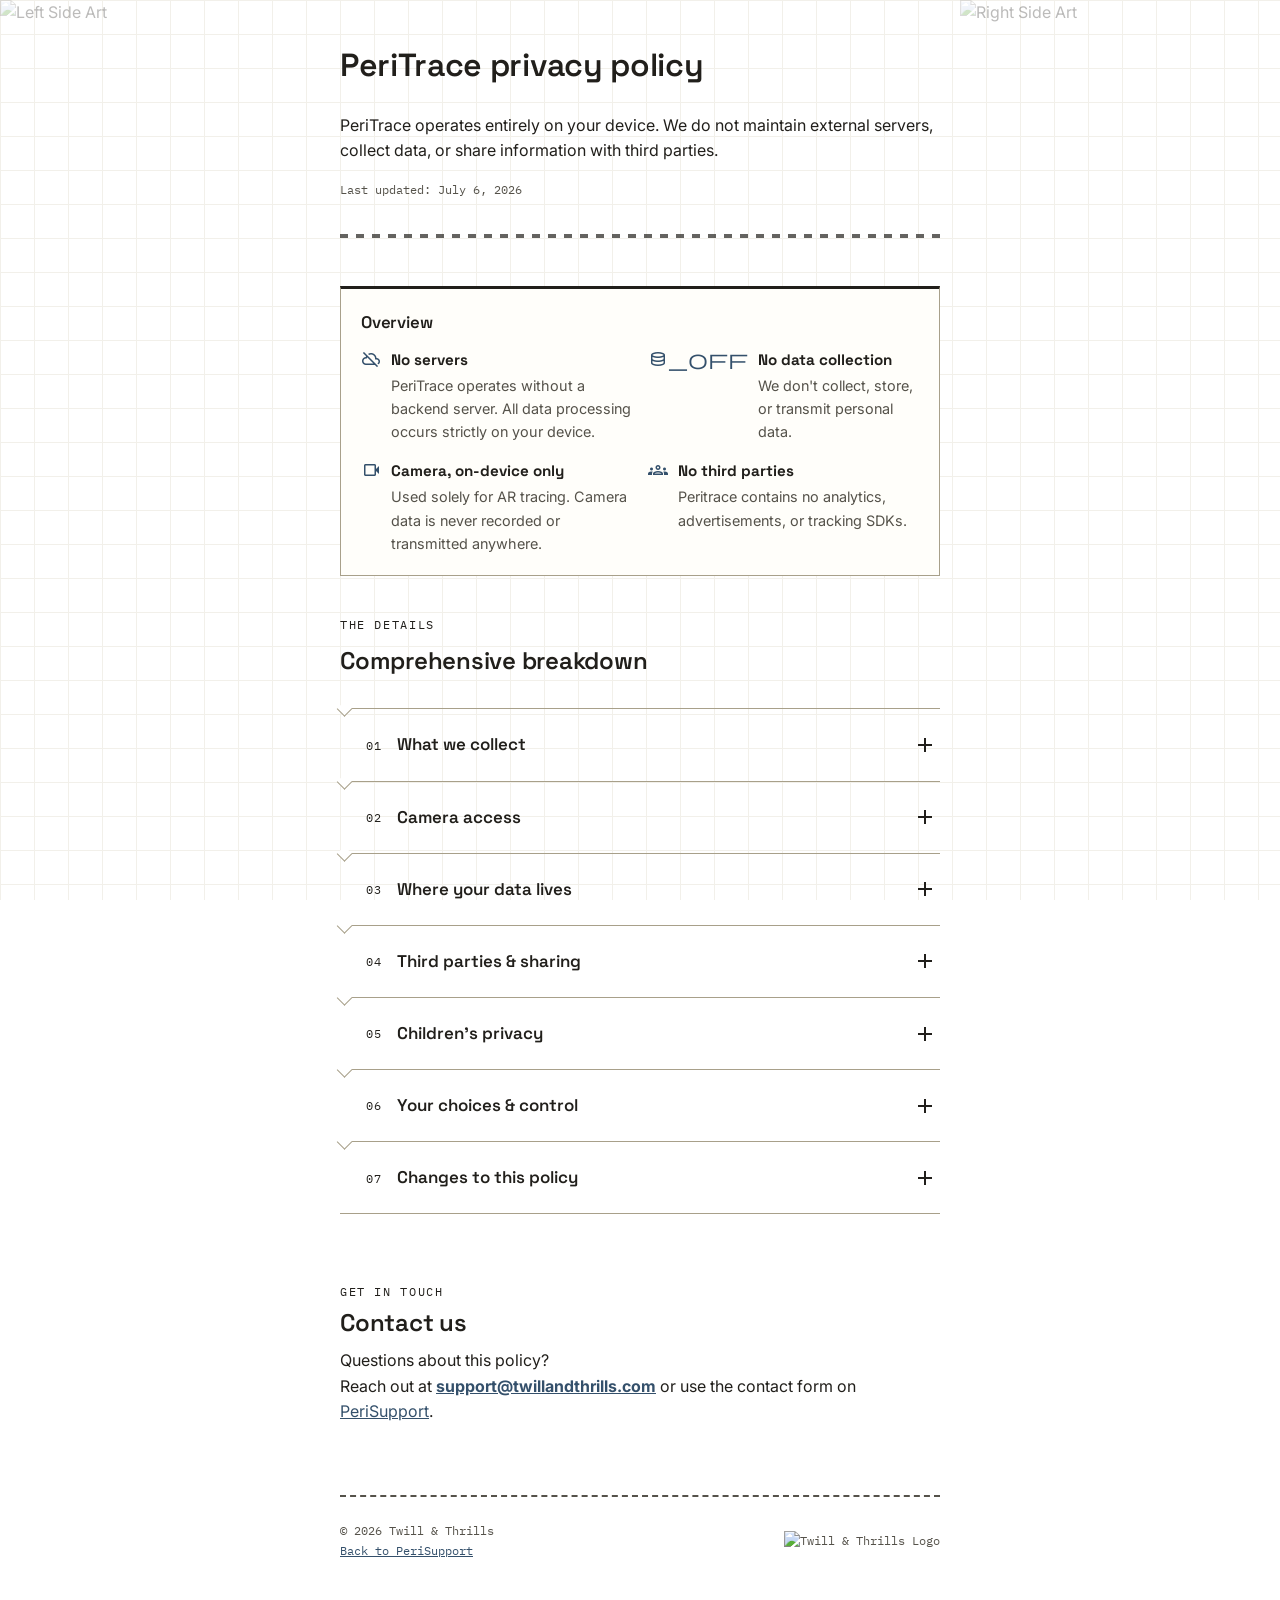
==== peritrace/privacy.html @ 4c8e2228 "Update privacy.html" ====
<!DOCTYPE html>
<html lang="en">

<head>
  <meta charset="UTF-8">
  <meta name="viewport" content="width=device-width, initial-scale=1.0">
  <title>PeriTrace — Privacy Policy</title>
  <meta name="description" content="Privacy policy for PeriTrace: pattern tracer.">
  <link rel="preconnect" href="https://fonts.googleapis.com">
  <link rel="preconnect" href="https://fonts.gstatic.com" crossorigin>
  <link
    href="https://fonts.googleapis.com/css2?family=Space+Grotesk:wght@400;500;600;700&family=Inter:wght@400;500;600&family=IBM+Plex+Mono:wght@400;500&display=swap"
    rel="stylesheet">
  <link href="https://fonts.googleapis.com/css2?family=Material+Symbols+Outlined" rel="stylesheet">

  <link rel="stylesheet" href="styling.css">
</head>

<body>

  <div class="side-art left" aria-hidden="true">
    <img src="images/Side_Art_Left.png" alt="Left Side Art">
  </div>
  <div class="side-art right" aria-hidden="true">
    <img src="images/Side_Art_Right.png" alt="Right Side Art">
  </div>

  <div class="page">

    <header class="page-header">
      <h1>PeriTrace <span style="white-space: nowrap;">privacy policy</span></h1>
      <p>PeriTrace operates entirely on your device. We do not maintain external servers, collect data, or share information with third parties.</p>
      <p class="updated-tag">Last updated: July 6, 2026</p>
      <span class="stitch" aria-hidden="true"></span>
    </header>

    <div class="summary-box">
      <h3>Overview</h3>
      <div class="summary-grid">
        <div class="summary-item">
          <span class="material-symbols-outlined">cloud_off</span>
          <span class="txt"><strong>No servers</strong>PeriTrace operates without a backend server. All data processing occurs strictly on your device.</span>
        </div>
        <div class="summary-item">
          <span class="material-symbols-outlined">database_off</span>
          <span class="txt"><strong>No data collection</strong>We don't collect, store, or transmit personal data.</span>
        </div>
        <div class="summary-item">
          <span class="material-symbols-outlined">videocam</span>
          <span class="txt"><strong>Camera, on-device only</strong>Used solely for AR tracing. Camera data is never recorded or transmitted anywhere.</span>
        </div>
        <div class="summary-item">
          <span class="material-symbols-outlined">groups</span>
          <span class="txt"><strong>No third parties</strong>Peritrace contains no analytics, advertisements, or tracking SDKs.</span>
        </div>
      </div>
    </div>

    <section class="policy" aria-label="Privacy policy sections">
      <span class="eyebrow">The details</span>
      <h2>Comprehensive breakdown</h2>

      <div class="policy-list" id="policyList">

        <!-- 01 -->
        <div class="policy-item">
          <button class="policy-q" aria-expanded="false">
            <span class="policy-tag">01</span>
            <span class="policy-q-text">What we collect</span>
            <span class="policy-marker" aria-hidden="true"></span>
          </button>
          <div class="policy-a-wrap">
            <div class="policy-a-inner">
              <div class="policy-a">
                <p><strong>Nothing.</strong> PeriTrace operates entirely without a backend server, user accounts, or analytics and crash-reporting services embedded in the app. Consequently, no personal information—including names, email addresses, precise locations, device identifiers, or usage statistics—is collected or stored. All application operations remain strictly local to your device.</p>
                <p>The only exception occurs if you choose to <strong>email us directly</strong> through the support page's contact form — that opens your own mail app and sends a message from your own email address to ours. That message is handled like any other email you send, and only exists because you chose to send it.</p>
              </div>
            </div>
          </div>
        </div>

        <!-- 02 -->
        <div class="policy-item">
          <button class="policy-q" aria-expanded="false">
            <span class="policy-tag">02</span>
            <span class="policy-q-text">Camera access</span>
            <span class="policy-marker" aria-hidden="true"></span>
          </button>
          <div class="policy-a-wrap">
            <div class="policy-a-inner">
              <div class="policy-a">
                <p>PeriTrace requests <strong>camera permission</strong> so it can power its core AR pattern-tracing feature — detecting flat surfaces, showing the live camera feed, and letting you trace pattern pieces in augmented reality.</p>
                <ul>
                  <li>The camera feed is processed <strong>entirely on your device</strong> using Apple's ARKit framework.</li>
                  <li>PeriTrace does <strong>not</strong> record, save, or transmit the camera feed or any video/image frames.</li>
                  <li>Only the geometry you actively capture (vertices and marks you place while tracing) is kept, and it's stored as part of your pattern data — not as an image or video.</li>
                  <li>You can revoke camera access at any time in 
                    <br>
                    <strong>iOS Settings → PeriTrace → Camera</strong>.
                    <br>
                    Without it, the tracing feature won't work, but the rest of the app (pattern management and canvas - where pattern pieces are viewed and organized) will.</li>
                </ul>
              </div>
            </div>
          </div>
        </div>

        <!-- 03 -->
        <div class="policy-item">
          <button class="policy-q" aria-expanded="false">
            <span class="policy-tag">03</span>
            <span class="policy-q-text">Where your data lives</span>
            <span class="policy-marker" aria-hidden="true"></span>
          </button>
          <div class="policy-a-wrap">
            <div class="policy-a-inner">
              <div class="policy-a">
                <p>All patterns, pieces, and exported files you create in PeriTrace are stored <strong>locally on your
                  iPhone</strong>.</p>
                  <p>Saved files are stored locally in:
                    <br>
                    <strong>On My iPhone → PeriTrace → Saves</strong>
                    <br>
                    in the proprietary .peri format</p>
                  <p>Exported files are automatically saved to:
                    <br>
                    <strong>On My iPhone → PeriTrace → Exports</strong>
                    <br>
                    and will overwrite any existing files with identical names. These files are only shared elsewhere if you explicitly choose a destination in the iOS Share Sheet (e.g., saving to Files, AirDrop, or sending to another app).</p>
                <p>If you use iCloud device backups, your PeriTrace data may be included in that backup like any other app data — that's governed by Apple's iCloud terms, not by us, since we have no server-side involvement at any point.</p>
              </div>
            </div>
          </div>
        </div>

        <!-- 04 -->
        <div class="policy-item">
          <button class="policy-q" aria-expanded="false">
            <span class="policy-tag">04</span>
            <span class="policy-q-text">Third parties &amp; sharing</span>
            <span class="policy-marker" aria-hidden="true"></span>
          </button>
          <div class="policy-a-wrap">
            <div class="policy-a-inner">
              <div class="policy-a">
                <p>PeriTrace does not integrate third-party analytics, advertising, or tracking SDKs. Consequently, no user data is sold, rented, or distributed, as no data is collected or retained by the application.</p>
                <p>The app relies on Apple's built-in frameworks (such as ARKit) to function, which run locally under Apple's own platform policies. Apple's handling of on-device system frameworks is covered by Apple's own privacy practices, not by PeriTrace.</p>
              </div>
            </div>
          </div>
        </div>

        <!-- 05 -->
        <div class="policy-item">
          <button class="policy-q" aria-expanded="false">
            <span class="policy-tag">05</span>
            <span class="policy-q-text">Children's privacy</span>
            <span class="policy-marker" aria-hidden="true"></span>
          </button>
          <div class="policy-a-wrap">
            <div class="policy-a-inner">
              <div class="policy-a">
                <p>Because PeriTrace collects no personal data from anyone, it does not knowingly collect personal data from children either. The app is a general-purpose pattern-digitizing tool and is not directed at children.</p>
              </div>
            </div>
          </div>
        </div>

        <!-- 06 -->
        <div class="policy-item">
          <button class="policy-q" aria-expanded="false">
            <span class="policy-tag">06</span>
            <span class="policy-q-text">Your choices &amp; control</span>
            <span class="policy-marker" aria-hidden="true"></span>
          </button>
          <div class="policy-a-wrap">
            <div class="policy-a-inner">
              <div class="policy-a">
                <ul>
                  <li><strong>Camera permission:</strong> grant or revoke anytime in iOS Settings.</li>
                  <li><strong>Your patterns:</strong> live exclusively on your device. You can delete them at any time from within PeriTrace or manually via the iOS Files app. There's no cloud-based copies on our infrastructure to also delete.</li>
                  <li><strong>Uninstalling the app:</strong> permanently removes all locally stored PeriTrace data from your device (aside from any files you've separately exported or backed up elsewhere). However, to regulate trial features without using a tracking profile or an online account, a local numeric token tracking your used trial exports will be stored securely in the iOS keychain. Because of native iOS system behavior, Keychain tokens persist on your device even after uninstalling the app and will remain dormant unless the application is reinstalled</li>
                </ul>
              </div>
            </div>
          </div>
        </div>

        <!-- 07 -->
        <div class="policy-item">
          <button class="policy-q" aria-expanded="false">
            <span class="policy-tag">07</span>
            <span class="policy-q-text">Changes to this policy</span>
            <span class="policy-marker" aria-hidden="true"></span>
          </button>
          <div class="policy-a-wrap">
            <div class="policy-a-inner">
              <div class="policy-a">
                <p>If PeriTrace ever changes how it works — for example, if a future version adds an optional cloud
                  sync feature — this policy will be updated first, and the "Last updated" date above will reflect the
                  change. We will not start collecting data silently.</p>
              </div>
            </div>
          </div>
        </div>
      </div>
    </section>

    <section class="contact" id="contact">
      <span class="eyebrow">Get in touch</span>
      <h2>Contact us</h2>
      <div>
          Questions about this policy?
          <br>
          <span class="nowrap">Reach out at <a href="mailto:support@twillandthrills.com"><strong>support@twillandthrills.com</strong></a></span> 
          <span class="nowrap">or use the contact form on <a href="support">PeriSupport</a>.</span>
        </div>
    </section>

    <footer>
      <span>
        <div>© 2026 Twill &amp; Thrills</div>
        <div><a href="support">Back to PeriSupport</a></div>
      </span>
       <span>
        <img src="images/Logo_TwillAndThrills.png" alt="Twill & Thrills Logo" height="40">
      </span>
    </footer>

  </div>

  <script>
    // Accordion: only one open at a time
    const policyItems = document.querySelectorAll('.policy-item');
    policyItems.forEach(item => {
      const btn = item.querySelector('.policy-q');
      btn.addEventListener('click', () => {
        const isOpen = item.classList.contains('open');
        policyItems.forEach(i => {
          i.classList.remove('open');
          i.querySelector('.policy-q').setAttribute('aria-expanded', 'false');
        });
        if (!isOpen) {
          item.classList.add('open');
          btn.setAttribute('aria-expanded', 'true');
        }
      });
    });
  </script>

</body>

</html>
---- peritrace/styling.css ----
:root {
   --paper: #ffffff;
   --paper-deep: #ffffff;
   --ink: #211F1B;
   --ink-soft: #55524A;
   --thread: #211F1B;
   --thread-deep: #34506B;
   --chalk: #34506B;
   --line: #CFC8B4;
   --line-strong: #a8a08a;
   --card: #FFFEFA;
   --card-destructive: #FF0800;
   --radius: 2px;
   --opacity: 0.7;
   --side-art-opacity: 0.3;
}

* {
   box-sizing: border-box;
}

html {
   scroll-behavior: smooth;
}

body {
   margin: 0;
   background: var(--paper);
   color: var(--ink);
   font-family: 'Inter', system-ui, sans-serif;
   font-size: 16px;
   line-height: 1.6;
   -webkit-font-smoothing: antialiased;
}

/* --- background grid texture, evokes pattern paper --- */
body::before {
   content: "";
   position: fixed;
   inset: 0;
   background-image:
      linear-gradient(var(--line) 1px, transparent 1px),
      linear-gradient(90deg, var(--line) 1px, transparent 1px);
   background-size: 34px 34px;
   opacity: 0.28;
   pointer-events: none;
   z-index: 0;
}

h1,
h2,
h3 {
   font-family: 'Space Grotesk', sans-serif;
   font-weight: 600;
   letter-spacing: -0.01em;
   color: var(--ink);
}

.eyebrow {
   font-family: 'IBM Plex Mono', monospace;
   font-size: 0.72rem;
   letter-spacing: 0.14em;
   text-transform: uppercase;
   color: var(--thread);
}

a {
   color: var(--chalk);
}

/* ---------- fixed side art ---------- */
.side-art {
   position: fixed;
   top: 0;
   height: 100vh;
   z-index: 0;
   pointer-events: none;
   display: flex;
   align-items: top;
}

@media (min-width: 768px) {
   .side-art {
      width: 25vw;
   }
}

@media (min-width: 992px) {
   .side-art {
      width: 20vw;
   }
}

@media (min-width: 1200px) {
   .side-art {
      width: 25vw;
   }
}

.side-art.left {
   left: 0;
   top: 0;
   justify-content: flex-start;
   /* align-items: flex-start; */
}

.side-art.right {
   right: 0;
   justify-content: center;
   /* align-items: flex-start; */
}

.side-art img {
   width: 150%;
   height: auto;
   max-height: 100vh;
   object-fit: cover;
   opacity: var(--side-art-opacity);
   filter: sepia(6%) saturate(85%);
}

.side-art.left img {
   margin-left: 0px;
}

.side-art.right img {
   margin-right: 0px;
}

/* ---------- layout ---------- */
.page {
   position: relative;
   z-index: 2;
   margin: 0 auto;
   max-width: 100vw;
   padding: 0 20px 80px;
}

@media (min-width: 768px) {
   .page {
      margin-left: 25vw;
      margin-right: 0;
      max-width: 75vw;
   }
}

@media (min-width: 992px) {
   .page {
      margin-left: 20vw;
      margin-right: 20vw;
      max-width: 60vw;
   }
}

@media (min-width: 1200px) {
   .page {
      margin-left: 25vw;
      margin-right: 25vw;
      max-width: 50vw;
   }
}

/* ---------- header ---------- */

header {
   margin-top: 40px;
}

.updated-tag {
   font-family: 'IBM Plex Mono', monospace;
   font-size: 0.78rem;
   color: var(--ink-soft);
   margin-top: 10px;
}

.stitch {
   display: inline-block;
   width: 100%;
   height: 4px;
   margin-top: 22px;
   background-image: repeating-linear-gradient(90deg, var(--thread) 0 8px, transparent 8px 16px);
   opacity: var(--opacity);
}

/* ---------- FAQ list ---------- */
section.faq {
   margin-top: 20px;
   margin-bottom: 64px;
}

section.faq>h2 {
   font-size: 1.5rem;
   margin: 0 0 6px;
}

section.faq>.eyebrow {
   display: block;
   margin-bottom: 8px;
}

.faq-list {
   margin-top: 28px;
   border-top: 1px solid var(--line-strong);
}

.faq-item {
   border-bottom: 1px solid var(--line-strong);
   position: relative;
}

.faq-item::before {
   /* garment notch mark */
   content: "";
   position: absolute;
   left: -1px;
   top: 0;
   width: 10px;
   height: 10px;
   background: var(--paper);
   border-right: 1px solid var(--line-strong);
   border-bottom: 1px solid var(--line-strong);
   transform: translateY(-50%) rotate(45deg);
}

.faq-q {
   all: unset;
   display: flex;
   align-items: center;
   gap: 16px;
   width: 100%;
   padding: 22px 6px 22px 26px;
   cursor: pointer;
   box-sizing: border-box;
}

.faq-q:focus-visible {
   outline: 2px solid var(--chalk);
   outline-offset: 2px;
}

.faq-tag {
   font-family: 'IBM Plex Mono', monospace;
   font-size: 0.72rem;
   color: var(--thread);
   letter-spacing: 0.06em;
   flex: 0 0 auto;
   padding-top: 2px;
}

.faq-q-text {
   font-family: 'Space Grotesk', sans-serif;
   font-weight: 600;
   font-size: 1.06rem;
   flex: 1 1 auto;
}

.faq-marker {
   flex: 0 0 auto;
   width: 18px;
   height: 18px;
   position: relative;
}

.faq-marker::before,
.faq-marker::after {
   content: "";
   position: absolute;
   background: var(--ink);
   top: 50%;
   left: 50%;
   transform: translate(-50%, -50%);
   transition: transform 0.25s ease, opacity 0.2s ease;
}

.faq-marker::before {
   width: 14px;
   height: 2px;
}

.faq-marker::after {
   width: 2px;
   height: 14px;
}

.faq-item.open .faq-marker::after {
   transform: translate(-50%, -50%) rotate(90deg);
   opacity: 0;
}

.faq-item.open .faq-marker::before {
   background: var(--thread);
}

.faq-a-wrap {
   display: grid;
   grid-template-rows: 0fr;
   transition: grid-template-rows 0.32s ease;
}

.faq-item.open .faq-a-wrap {
   grid-template-rows: 1fr;
}

.faq-a-inner {
   overflow: hidden;
}

.faq-a {
   padding: 0 6px 28px 26px;
   color: var(--ink-soft);
   font-size: 0.98rem;
   border-top: 1px dashed var(--line-strong);
   margin-top: -1px;
   padding-top: 18px;
}

.faq-a p {
   margin: 0 0 12px;
}

.faq-a p:last-child {
   margin-bottom: 0;
}

.faq-a ul {
   margin: 0 0 14px;
   padding-left: 20px;
}

.faq-a li {
   margin-bottom: 8px;
}

.faq-a strong {
   color: var(--ink);
}

.faq-a .sub-note {
   background: var(--card);
   border: 1px solid var(--line);
   border-left: 3px solid var(--chalk);
   padding: 12px 14px;
   font-size: 0.9rem;
   margin: 14px 0;
}

.faq-a .sub-note.tip {
   border-left-color: var(--thread);
}

.button {
   display: inline-flex;
   align-items: center;
   justify-content: center;
   vertical-align: middle;
   gap: 6px;
   width: 80px;
   height: 20px;
   padding: 2px 10px 2px 10px;
   font-family: 'IBM Plex Mono', monospace;
   font-size: 0.82rem;
   color: var(--ink);
   background: var(--card);
   border: 1px solid var(--line-strong);
   border-radius: 50%;
   white-space: nowrap;
}

.btn-capsule {
   padding: 2px 10px 2px 10px;
   border-radius: 20px;
}

.btn-circle {
   width: 30px !important;
   height: 30px !important;
   padding: 5px;
   border-radius: 50%;
}

.btn-plain {
   width: 60px !important;
   padding: 5px !important;
   border: 0 !important;
}

.btn-plain-long {
   width: 120px !important;
   padding: 5px !important;
   border: 0 !important;
}

.button.destructive {
   background: var(--card-destructive) !important;
   border: 0 !important;
   color: #fff !important;
}

.button.done {
   color: #007AFF !important;
}

.button.cancel span.material-symbols-outlined {
   font-size: 20px !important;
   height: 18px !important;
}

.button span,
.button .material-symbols-outlined {
   display: inline-flex;
   align-items: center;
   justify-content: center;
   font-size: 15px;
   height: 15px;
   flex-shrink: 0;
}

.fmt-grid {
   display: grid;
   grid-template-columns: repeat(auto-fit, minmax(150px, 1fr));
   gap: 12px;
   margin: 14px 0 4px;
}

.fmt-card {
   background: var(--card);
   border: 1px solid var(--line-strong);
   padding: 14px;
}

.fmt-card b {
   font-family: 'Space Grotesk', sans-serif;
   color: var(--thread);
   display: block;
   margin-bottom: 4px;
   font-size: 0.95rem;
}

.fmt-card span {
   font-size: 0.86rem;
   color: var(--ink-soft);
}

/* ---------- bug report callout ---------- */
.callout {
   background: var(--card);
   border: 1px solid var(--line-strong);
   border-top: 3px solid var(--thread);
   padding: 20px 20px 20px;
   margin: 40px 0 40px;
}

.callout h3 {
   margin: 0 0 8px;
   font-size: 1.2rem;
}

.callout p {
   margin: 0;
   color: var(--ink-soft);
}

.callout a.jump {
   display: inline-block;
   margin-top: 14px;
   font-family: 'IBM Plex Mono', monospace;
   font-size: 0.82rem;
   color: var(--thread-deep);
   text-decoration: none;
   border-bottom: 1px dashed var(--thread-deep);
}

/* ---------- contact form ---------- */
section.contact {
   scroll-margin-top: 40px;
}

section.contact h2 {
   font-size: 1.5rem;
   margin: 0 0 6px;
}

section.contact>p {
   color: var(--ink-soft);
   margin: 0 0 28px;
   max-width: 50ch;
}

.ticket {
   background: var(--card);
   border: 1px solid var(--line-strong);
   padding: 20px;
   position: relative;
}

.ticket::before {
   content: "";
   position: absolute;
   inset: 8px;
   border: 1px dashed var(--line);
   pointer-events: none;
}

.field {
   margin-bottom: 20px;
}

.field label {
   display: block;
   font-family: 'IBM Plex Mono', monospace;
   font-size: 0.74rem;
   text-transform: uppercase;
   letter-spacing: 0.08em;
   color: var(--ink-soft);
   margin-bottom: 6px;
}

.field input,
.field select,
.field textarea {
   width: 100%;
   font-family: 'Inter', sans-serif;
   font-size: 0.98rem;
   color: var(--ink);
   background: transparent;
   border: none;
   border-bottom: 1px solid var(--line-strong);
   padding: 8px 2px;
   outline: none;
   transition: border-color 0.2s ease;
}

.field textarea {
   resize: vertical;
   min-height: 100px;
   border: 1px solid var(--line-strong);
   padding: 10px;
}

.field input:focus,
.field select:focus,
.field textarea:focus {
   border-color: var(--thread);
}

.field-row {
   display: grid;
   grid-template-columns: 1fr 1fr;
   gap: 20px;
}

@media (max-width: 768px) {
   .field-row {
      grid-template-columns: 1fr;
   }
}

.send-btn {
   font-family: 'Space Grotesk', sans-serif;
   font-weight: 600;
   font-size: 0.98rem;
   background: var(--thread);
   color: #fff;
   border: none;
   padding: 13px 28px;
   cursor: pointer;
   display: inline-flex;
   align-items: center;
   gap: 10px;
   transition: background 0.18s ease, transform 0.12s ease;
}

.send-btn:hover {
   background: var(--thread-deep);
}

.send-btn:active {
   transform: translateY(1px);
}

.send-btn svg {
   width: 16px;
   height: 16px;
}

.form-note {
   font-size: 0.82rem;
   color: var(--ink-soft);
   margin-top: 14px;
}

.form-status {
   font-size: 0.85rem;
   margin-top: 12px;
   font-family: 'IBM Plex Mono', monospace;
   color: var(--chalk);
   display: none;
}

.form-status.show {
   display: block;
}

footer {
   margin-top: 70px;
   padding-top: 24px;
   border-top: 2px dashed;
   font-family: 'IBM Plex Mono', monospace;
   font-size: 0.78rem;
   color: var(--ink-soft);
   display: flex;
   justify-content: space-between;
   align-items: center;
   flex-wrap: wrap;
   gap: 10px;
}

@media (max-width: 992px) {
   .side-art.right {
      display: none;
   }
}

@media (max-width: 768px) {
   .side-art.left {
      display: none;
   }
}

@media (prefers-reduced-motion: reduce) {
   html {
      scroll-behavior: auto;
   }

   .faq-a-wrap,
   .faq-marker::before,
   .faq-marker::after,
   .send-btn {
      transition: none;
   }
}




/* ---------- privacy policy ---------- */

/* ---------- summary box ---------- */
.summary-box {
   background: var(--card);
   border: 1px solid var(--line-strong);
   border-top: 3px solid var(--thread);
   padding: 20px 20px 20px;
   margin: 40px 0 40px;
}

.summary-box h3 {
   margin: 0 0 12px;
   font-size: 1.05rem;
}

.summary-grid {
   display: grid;
   grid-template-columns: repeat(auto-fit, minmax(150px, 1fr));
   gap: 14px;
}

@media (max-width: 1600px) {
   .summary-grid {
      grid-template-columns: repeat(2, 1fr); 
      gap: 16px;
   }
}

.summary-item {
   display: flex;
   gap: 10px;
   align-items: flex-start;
}

.summary-item .material-symbols-outlined {
   color: var(--chalk);
   font-size: 20px;
   flex: 0 0 auto;
   margin-top: 1px;
}

.summary-item span.txt {
   font-size: 0.9rem;
   color: var(--ink-soft);
}

.summary-item span.txt strong {
   color: var(--ink);
   display: block;
   font-family: 'Space Grotesk', sans-serif;
   font-size: 0.95rem;
   margin-bottom: 2px;
}


/* ---------- policy accordion (mirrors FAQ pattern) ---------- */
    section.policy {
      margin-top: 20px;
      margin-bottom: 64px;
    }

    section.policy > h2 {
      font-size: 1.5rem;
      margin: 0 0 6px;
    }

    section.policy > .eyebrow {
      display: block;
      margin-bottom: 8px;
    }

    .policy-list {
      margin-top: 28px;
      border-top: 1px solid var(--line-strong);
    }

    .policy-item {
      border-bottom: 1px solid var(--line-strong);
      position: relative;
    }

    .policy-item::before {
      content: "";
      position: absolute;
      left: -1px;
      top: 0;
      width: 10px;
      height: 10px;
      background: var(--paper);
      border-right: 1px solid var(--line-strong);
      border-bottom: 1px solid var(--line-strong);
      transform: translateY(-50%) rotate(45deg);
    }

    .policy-q {
      all: unset;
      display: flex;
      align-items: center;
      gap: 16px;
      width: 100%;
      padding: 22px 6px 22px 26px;
      cursor: pointer;
      box-sizing: border-box;
    }

    .policy-q:focus-visible {
      outline: 2px solid var(--chalk);
      outline-offset: 2px;
    }

    .policy-tag {
      font-family: 'IBM Plex Mono', monospace;
      font-size: 0.72rem;
      color: var(--thread);
      letter-spacing: 0.06em;
      flex: 0 0 auto;
      padding-top: 2px;
    }

    .policy-q-text {
      font-family: 'Space Grotesk', sans-serif;
      font-weight: 600;
      font-size: 1.06rem;
      flex: 1 1 auto;
    }

    .policy-marker {
      flex: 0 0 auto;
      width: 18px;
      height: 18px;
      position: relative;
    }

    .policy-marker::before,
    .policy-marker::after {
      content: "";
      position: absolute;
      background: var(--ink);
      top: 50%;
      left: 50%;
      transform: translate(-50%, -50%);
      transition: transform 0.25s ease, opacity 0.2s ease;
    }

    .policy-marker::before {
      width: 14px;
      height: 2px;
    }

    .policy-marker::after {
      width: 2px;
      height: 14px;
    }

    .policy-item.open .policy-marker::after {
      transform: translate(-50%, -50%) rotate(90deg);
      opacity: 0;
    }

    .policy-item.open .policy-marker::before {
      background: var(--thread);
    }

    .policy-a-wrap {
      display: grid;
      grid-template-rows: 0fr;
      transition: grid-template-rows 0.32s ease;
    }

    .policy-item.open .policy-a-wrap {
      grid-template-rows: 1fr;
    }

    .policy-a-inner {
      overflow: hidden;
    }

    .policy-a {
      padding: 0 6px 28px 26px;
      color: var(--ink-soft);
      font-size: 0.98rem;
      border-top: 1px dashed var(--line-strong);
      margin-top: -1px;
      padding-top: 18px;
    }

    .policy-a p {
      margin: 0 0 12px;
    }

    .policy-a p:last-child {
      margin-bottom: 0;
    }

    .policy-a ul {
      margin: 0 0 14px;
      padding-left: 20px;
    }

    .policy-a li {
      margin-bottom: 8px;
    }

    .policy-a strong {
      color: var(--ink);
    }
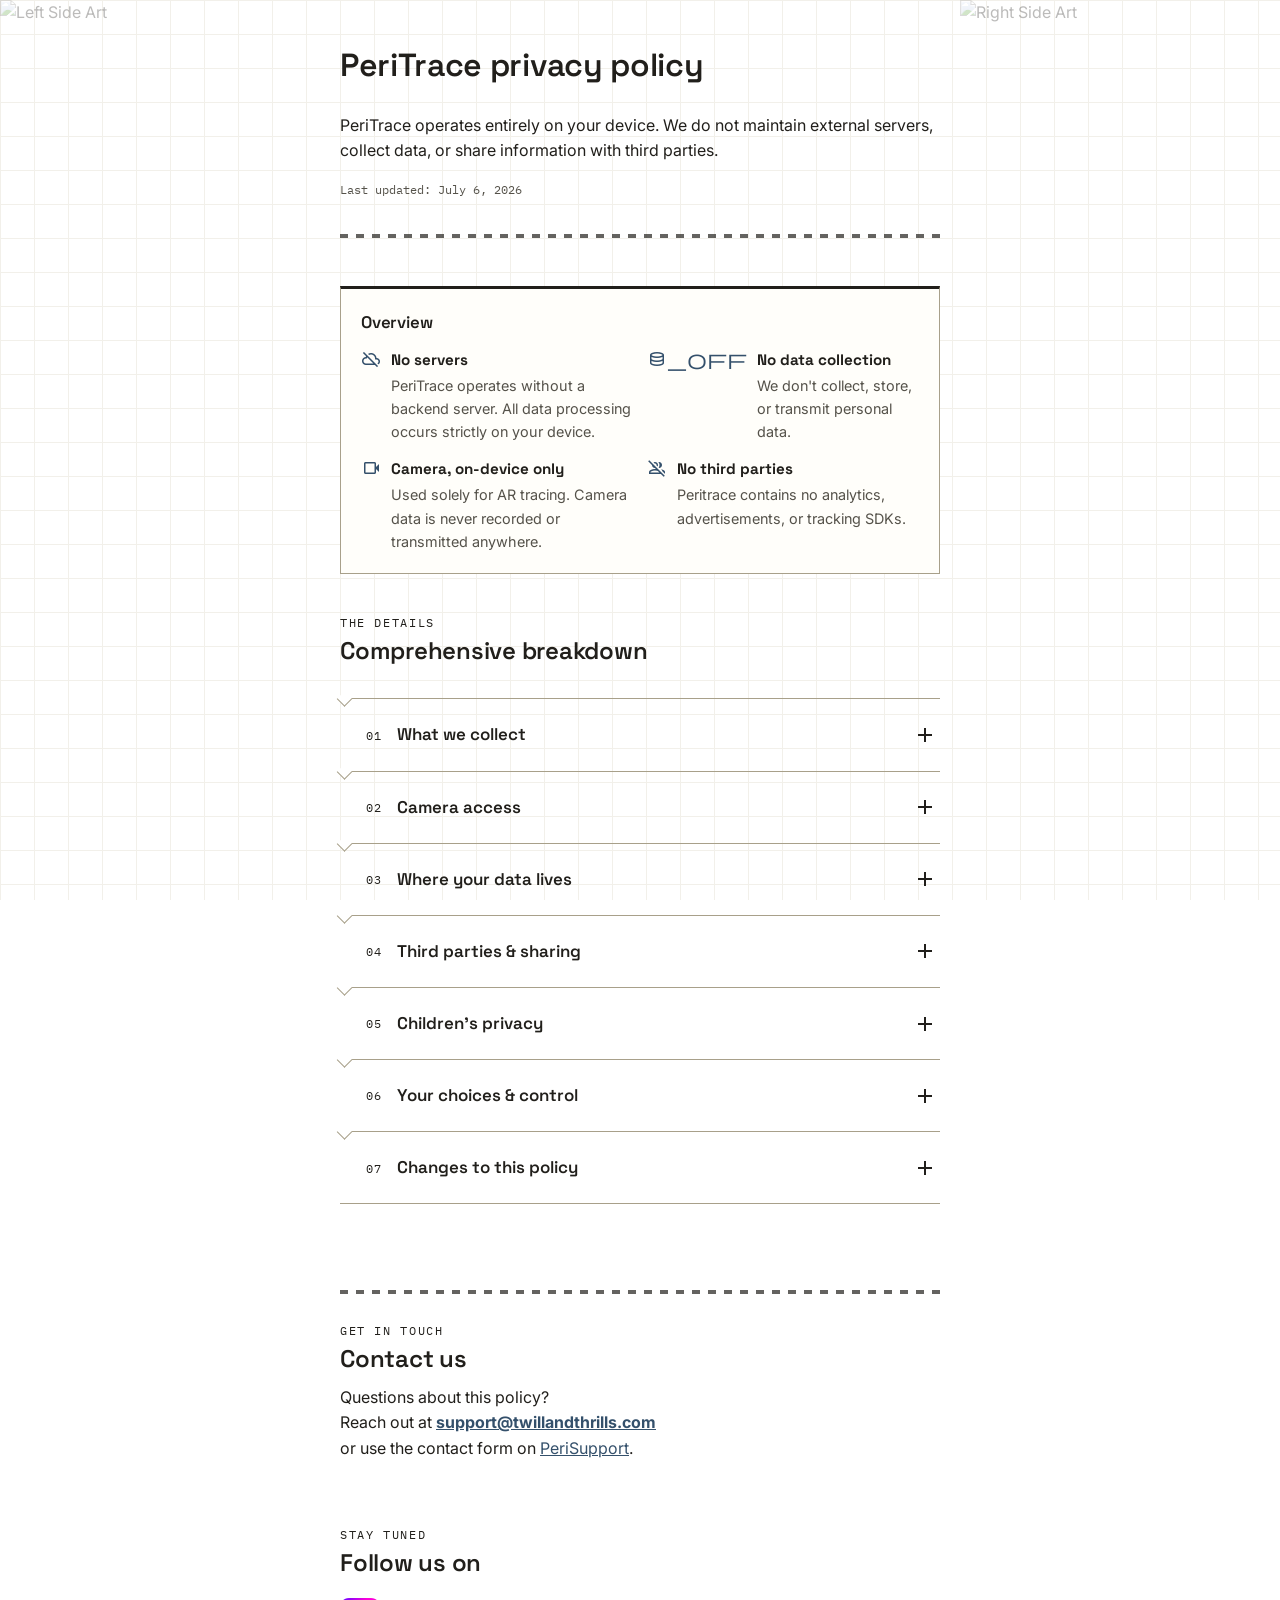
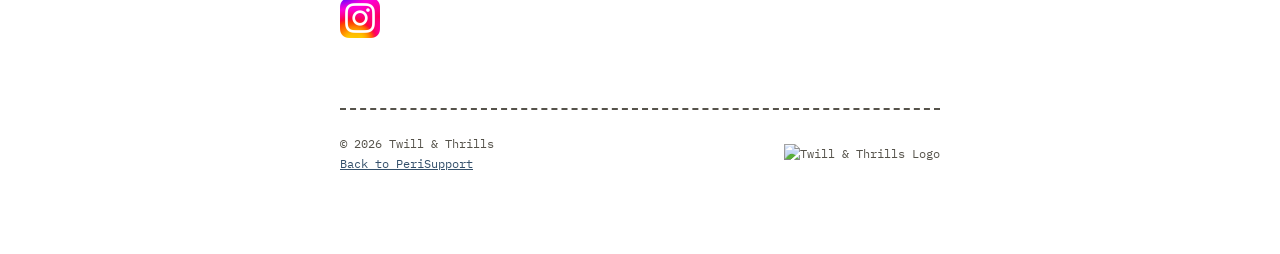
==== commit a2ab8f14: "Add social media links - Instagrams" ====
--- a/peritrace/privacy.html
+++ b/peritrace/privacy.html
@@ -6,6 +6,9 @@
   <meta name="viewport" content="width=device-width, initial-scale=1.0">
   <title>PeriTrace — Privacy Policy</title>
   <meta name="description" content="Privacy policy for PeriTrace: pattern tracer.">
+
+  <link rel="icon" href="images/Logo_PeriTrace.ico" type="image/x-icon">
+
   <link rel="preconnect" href="https://fonts.googleapis.com">
   <link rel="preconnect" href="https://fonts.gstatic.com" crossorigin>
   <link
@@ -29,7 +32,8 @@
 
     <header class="page-header">
       <h1>PeriTrace <span style="white-space: nowrap;">privacy policy</span></h1>
-      <p>PeriTrace operates entirely on your device. We do not maintain external servers, collect data, or share information with third parties.</p>
+      <p>PeriTrace operates entirely on your device. We do not maintain external servers, collect data, or share
+        information with third parties.</p>
       <p class="updated-tag">Last updated: July 6, 2026</p>
       <span class="stitch" aria-hidden="true"></span>
     </header>
@@ -39,19 +43,23 @@
       <div class="summary-grid">
         <div class="summary-item">
           <span class="material-symbols-outlined">cloud_off</span>
-          <span class="txt"><strong>No servers</strong>PeriTrace operates without a backend server. All data processing occurs strictly on your device.</span>
+          <span class="txt"><strong>No servers</strong>PeriTrace operates without a backend server. All data processing
+            occurs strictly on your device.</span>
         </div>
         <div class="summary-item">
           <span class="material-symbols-outlined">database_off</span>
-          <span class="txt"><strong>No data collection</strong>We don't collect, store, or transmit personal data.</span>
+          <span class="txt"><strong>No data collection</strong>We don't collect, store, or transmit personal
+            data.</span>
         </div>
         <div class="summary-item">
           <span class="material-symbols-outlined">videocam</span>
-          <span class="txt"><strong>Camera, on-device only</strong>Used solely for AR tracing. Camera data is never recorded or transmitted anywhere.</span>
+          <span class="txt"><strong>Camera, on-device only</strong>Used solely for AR tracing. Camera data is never
+            recorded or transmitted anywhere.</span>
         </div>
         <div class="summary-item">
-          <span class="material-symbols-outlined">groups</span>
-          <span class="txt"><strong>No third parties</strong>Peritrace contains no analytics, advertisements, or tracking SDKs.</span>
+          <span class="material-symbols-outlined">group_off</span>
+          <span class="txt"><strong>No third parties</strong>Peritrace contains no analytics, advertisements, or
+            tracking SDKs.</span>
         </div>
       </div>
     </div>
@@ -72,8 +80,15 @@
           <div class="policy-a-wrap">
             <div class="policy-a-inner">
               <div class="policy-a">
-                <p><strong>Nothing.</strong> PeriTrace operates entirely without a backend server, user accounts, or analytics and crash-reporting services embedded in the app. Consequently, no personal information—including names, email addresses, precise locations, device identifiers, or usage statistics—is collected or stored. All application operations remain strictly local to your device.</p>
-                <p>The only exception occurs if you choose to <strong>email us directly</strong> through the support page's contact form — that opens your own mail app and sends a message from your own email address to ours. That message is handled like any other email you send, and only exists because you chose to send it.</p>
+                <p><strong>Nothing.</strong> PeriTrace operates entirely without a backend server, user accounts, or
+                  analytics and crash-reporting services embedded in the app. Consequently, no personal
+                  information—including names, email addresses, precise locations, device identifiers, or usage
+                  statistics—is collected or stored. All application operations remain strictly local to your device.
+                </p>
+                <p>The only exception occurs if you choose to <strong>email us directly</strong> through the support
+                  page's contact form — that opens your own mail app and sends a message from your own email address to
+                  ours. That message is handled like any other email you send, and only exists because you chose to send
+                  it.</p>
               </div>
             </div>
           </div>
@@ -89,16 +104,23 @@
           <div class="policy-a-wrap">
             <div class="policy-a-inner">
               <div class="policy-a">
-                <p>PeriTrace requests <strong>camera permission</strong> so it can power its core AR pattern-tracing feature — detecting flat surfaces, showing the live camera feed, and letting you trace pattern pieces in augmented reality.</p>
+                <p>PeriTrace requests <strong>camera permission</strong> so it can power its core AR pattern-tracing
+                  feature — detecting flat surfaces, showing the live camera feed, and letting you trace pattern pieces
+                  in augmented reality.</p>
                 <ul>
-                  <li>The camera feed is processed <strong>entirely on your device</strong> using Apple's ARKit framework.</li>
-                  <li>PeriTrace does <strong>not</strong> record, save, or transmit the camera feed or any video/image frames.</li>
-                  <li>Only the geometry you actively capture (vertices and marks you place while tracing) is kept, and it's stored as part of your pattern data — not as an image or video.</li>
-                  <li>You can revoke camera access at any time in 
+                  <li>The camera feed is processed <strong>entirely on your device</strong> using Apple's ARKit
+                    framework.</li>
+                  <li>PeriTrace does <strong>not</strong> record, save, or transmit the camera feed or any video/image
+                    frames.</li>
+                  <li>Only the geometry you actively capture (vertices and marks you place while tracing) is kept, and
+                    it's stored as part of your pattern data — not as an image or video.</li>
+                  <li>You can revoke camera access at any time in
                     <br>
                     <strong>iOS Settings → PeriTrace → Camera</strong>.
                     <br>
-                    Without it, the tracing feature won't work, but the rest of the app (pattern management and canvas - where pattern pieces are viewed and organized) will.</li>
+                    Without it, the tracing feature won't work, but the rest of the app (pattern management and canvas -
+                    where pattern pieces are viewed and organized) will.
+                  </li>
                 </ul>
               </div>
             </div>
@@ -116,18 +138,24 @@
             <div class="policy-a-inner">
               <div class="policy-a">
                 <p>All patterns, pieces, and exported files you create in PeriTrace are stored <strong>locally on your
-                  iPhone</strong>.</p>
-                  <p>Saved files are stored locally in:
-                    <br>
-                    <strong>On My iPhone → PeriTrace → Saves</strong>
-                    <br>
-                    in the proprietary .peri format</p>
-                  <p>Exported files are automatically saved to:
-                    <br>
-                    <strong>On My iPhone → PeriTrace → Exports</strong>
-                    <br>
-                    and will overwrite any existing files with identical names. These files are only shared elsewhere if you explicitly choose a destination in the iOS Share Sheet (e.g., saving to Files, AirDrop, or sending to another app).</p>
-                <p>If you use iCloud device backups, your PeriTrace data may be included in that backup like any other app data — that's governed by Apple's iCloud terms, not by us, since we have no server-side involvement at any point.</p>
+                    iPhone</strong>.</p>
+                <p>Saved files are stored locally in:
+                  <br>
+                  <strong>On My iPhone → PeriTrace → Saves</strong>
+                  <br>
+                  in the proprietary .peri format
+                </p>
+                <p>Exported files are automatically saved to:
+                  <br>
+                  <strong>On My iPhone → PeriTrace → Exports</strong>
+                  <br>
+                  and will overwrite any existing files with identical names. These files are only shared elsewhere if
+                  you explicitly choose a destination in the iOS Share Sheet (e.g., saving to Files, AirDrop, or sending
+                  to another app).
+                </p>
+                <p>If you use iCloud device backups, your PeriTrace data may be included in that backup like any other
+                  app data — that's governed by Apple's iCloud terms, not by us, since we have no server-side
+                  involvement at any point.</p>
               </div>
             </div>
           </div>
@@ -143,8 +171,11 @@
           <div class="policy-a-wrap">
             <div class="policy-a-inner">
               <div class="policy-a">
-                <p>PeriTrace does not integrate third-party analytics, advertising, or tracking SDKs. Consequently, no user data is sold, rented, or distributed, as no data is collected or retained by the application.</p>
-                <p>The app relies on Apple's built-in frameworks (such as ARKit) to function, which run locally under Apple's own platform policies. Apple's handling of on-device system frameworks is covered by Apple's own privacy practices, not by PeriTrace.</p>
+                <p>PeriTrace does not integrate third-party analytics, advertising, or tracking SDKs. Consequently, no
+                  user data is sold, rented, or distributed, as no data is collected or retained by the application.</p>
+                <p>The app relies on Apple's built-in frameworks (such as ARKit) to function, which run locally under
+                  Apple's own platform policies. Apple's handling of on-device system frameworks is covered by Apple's
+                  own privacy practices, not by PeriTrace.</p>
               </div>
             </div>
           </div>
@@ -160,7 +191,9 @@
           <div class="policy-a-wrap">
             <div class="policy-a-inner">
               <div class="policy-a">
-                <p>Because PeriTrace collects no personal data from anyone, it does not knowingly collect personal data from children either. The app is a general-purpose pattern-digitizing tool and is not directed at children.</p>
+                <p>Because PeriTrace collects no personal data from anyone, it does not knowingly collect personal data
+                  from children either. The app is a general-purpose pattern-digitizing tool and is not directed at
+                  children.</p>
               </div>
             </div>
           </div>
@@ -178,8 +211,15 @@
               <div class="policy-a">
                 <ul>
                   <li><strong>Camera permission:</strong> grant or revoke anytime in iOS Settings.</li>
-                  <li><strong>Your patterns:</strong> live exclusively on your device. You can delete them at any time from within PeriTrace or manually via the iOS Files app. There's no cloud-based copies on our infrastructure to also delete.</li>
-                  <li><strong>Uninstalling the app:</strong> permanently removes all locally stored PeriTrace data from your device (aside from any files you've separately exported or backed up elsewhere). However, to regulate trial features without using a tracking profile or an online account, a local numeric token tracking your used trial exports will be stored securely in the iOS keychain. Because of native iOS system behavior, Keychain tokens persist on your device even after uninstalling the app and will remain dormant unless the application is reinstalled</li>
+                  <li><strong>Your patterns:</strong> live exclusively on your device. You can delete them at any time
+                    from within PeriTrace or manually via the iOS Files app. There's no cloud-based copies on our
+                    infrastructure to also delete.</li>
+                  <li><strong>Uninstalling the app:</strong> permanently removes all locally stored PeriTrace data from
+                    your device (aside from any files you've separately exported or backed up elsewhere). However, to
+                    regulate trial features without using a tracking profile or an online account, a local numeric token
+                    tracking your used trial exports will be stored securely in the iOS keychain. Because of native iOS
+                    system behavior, Keychain tokens persist on your device even after uninstalling the app and will
+                    remain dormant unless the application is reinstalled</li>
                 </ul>
               </div>
             </div>
@@ -205,16 +245,30 @@
         </div>
       </div>
     </section>
+
+    <span class="stitch" aria-hidden="true"></span>
 
     <section class="contact" id="contact">
       <span class="eyebrow">Get in touch</span>
       <h2>Contact us</h2>
       <div>
-          Questions about this policy?
-          <br>
-          <span class="nowrap">Reach out at <a href="mailto:support@twillandthrills.com"><strong>support@twillandthrills.com</strong></a></span> 
-          <span class="nowrap">or use the contact form on <a href="support">PeriSupport</a>.</span>
-        </div>
+        Questions about this policy?
+        <br>
+        <span class="nowrap">Reach out at <a
+            href="mailto:support@twillandthrills.com"><strong>support@twillandthrills.com</strong></a></span>
+        <span class="nowrap">or use the contact form on <a href="support">PeriSupport</a>.</span>
+      </div>
+    </section>
+
+    <section class="social">
+      <span class="eyebrow">Stay tuned</span>
+      <h2>Follow us on</h2>
+      <p class="social-links">
+        <a href="https://www.instagram.com/twill.and.thrills/" target="_blank" rel="noopener noreferrer"
+          aria-label="Instagram">
+          <img src="images/Logo_Instagram.png" alt="Instagram">
+        </a>
+      </p>
     </section>
 
     <footer>
@@ -222,7 +276,7 @@
         <div>© 2026 Twill &amp; Thrills</div>
         <div><a href="support">Back to PeriSupport</a></div>
       </span>
-       <span>
+      <span>
         <img src="images/Logo_TwillAndThrills.png" alt="Twill & Thrills Logo" height="40">
       </span>
     </footer>
@@ -250,4 +304,4 @@
 
 </body>
 
-</html>
+</html>
--- a/peritrace/styling.css
+++ b/peritrace/styling.css
@@ -128,6 +128,11 @@
 }
 
 /* ---------- layout ---------- */
+
+.nowrap {
+   white-space: nowrap;
+}
+
 .page {
    position: relative;
    z-index: 2;
@@ -183,19 +188,18 @@
 }
 
 /* ---------- FAQ list ---------- */
-section.faq {
+section {
    margin-top: 20px;
    margin-bottom: 64px;
 }
 
-section.faq>h2 {
+section>h2 {
    font-size: 1.5rem;
    margin: 0 0 6px;
 }
 
-section.faq>.eyebrow {
+section>.eyebrow {
    display: block;
-   margin-bottom: 8px;
 }
 
 .faq-list {
@@ -344,8 +348,8 @@
    margin: 14px 0;
 }
 
-.faq-a .sub-note.tip {
-   border-left-color: var(--thread);
+.faq-a .sub-note.important {
+   border-left-color: var(--card-destructive);
 }
 
 .button {
@@ -400,6 +404,10 @@
    color: #007AFF !important;
 }
 
+.button.full {
+   color: green !important;
+}
+
 .button.cancel span.material-symbols-outlined {
    font-size: 20px !important;
    height: 18px !important;
@@ -471,20 +479,6 @@
 }
 
 /* ---------- contact form ---------- */
-section.contact {
-   scroll-margin-top: 40px;
-}
-
-section.contact h2 {
-   font-size: 1.5rem;
-   margin: 0 0 6px;
-}
-
-section.contact>p {
-   color: var(--ink-soft);
-   margin: 0 0 28px;
-   max-width: 50ch;
-}
 
 .ticket {
    background: var(--card);
@@ -601,6 +595,14 @@
    display: block;
 }
 
+
+/* ---------- social media ---------- */
+.social-links img {
+  width: 40px;
+  height: 40px;
+  display: block;
+}
+
 footer {
    margin-top: 70px;
    padding-top: 24px;
@@ -661,14 +663,21 @@
 
 .summary-grid {
    display: grid;
-   grid-template-columns: repeat(auto-fit, minmax(150px, 1fr));
+   grid-template-columns: 1fr;
    gap: 14px;
 }
 
-@media (max-width: 1600px) {
+@media (min-width: 768px) {
    .summary-grid {
-      grid-template-columns: repeat(2, 1fr); 
-      gap: 16px;
+      grid-template-columns: repeat(2, 1fr);
+   }
+}
+
+@media (min-width: 1600px) {
+   .summary-grid {
+      grid-template-columns: none;
+      grid-auto-flow: column;
+      grid-auto-columns: minmax(150px, 1fr);
    }
 }
 
@@ -700,153 +709,138 @@
 
 
 /* ---------- policy accordion (mirrors FAQ pattern) ---------- */
-    section.policy {
-      margin-top: 20px;
-      margin-bottom: 64px;
-    }
-
-    section.policy > h2 {
-      font-size: 1.5rem;
-      margin: 0 0 6px;
-    }
-
-    section.policy > .eyebrow {
-      display: block;
-      margin-bottom: 8px;
-    }
-
-    .policy-list {
-      margin-top: 28px;
-      border-top: 1px solid var(--line-strong);
-    }
-
-    .policy-item {
-      border-bottom: 1px solid var(--line-strong);
-      position: relative;
-    }
-
-    .policy-item::before {
-      content: "";
-      position: absolute;
-      left: -1px;
-      top: 0;
-      width: 10px;
-      height: 10px;
-      background: var(--paper);
-      border-right: 1px solid var(--line-strong);
-      border-bottom: 1px solid var(--line-strong);
-      transform: translateY(-50%) rotate(45deg);
-    }
-
-    .policy-q {
-      all: unset;
-      display: flex;
-      align-items: center;
-      gap: 16px;
-      width: 100%;
-      padding: 22px 6px 22px 26px;
-      cursor: pointer;
-      box-sizing: border-box;
-    }
-
-    .policy-q:focus-visible {
-      outline: 2px solid var(--chalk);
-      outline-offset: 2px;
-    }
-
-    .policy-tag {
-      font-family: 'IBM Plex Mono', monospace;
-      font-size: 0.72rem;
-      color: var(--thread);
-      letter-spacing: 0.06em;
-      flex: 0 0 auto;
-      padding-top: 2px;
-    }
-
-    .policy-q-text {
-      font-family: 'Space Grotesk', sans-serif;
-      font-weight: 600;
-      font-size: 1.06rem;
-      flex: 1 1 auto;
-    }
-
-    .policy-marker {
-      flex: 0 0 auto;
-      width: 18px;
-      height: 18px;
-      position: relative;
-    }
-
-    .policy-marker::before,
-    .policy-marker::after {
-      content: "";
-      position: absolute;
-      background: var(--ink);
-      top: 50%;
-      left: 50%;
-      transform: translate(-50%, -50%);
-      transition: transform 0.25s ease, opacity 0.2s ease;
-    }
-
-    .policy-marker::before {
-      width: 14px;
-      height: 2px;
-    }
-
-    .policy-marker::after {
-      width: 2px;
-      height: 14px;
-    }
-
-    .policy-item.open .policy-marker::after {
-      transform: translate(-50%, -50%) rotate(90deg);
-      opacity: 0;
-    }
-
-    .policy-item.open .policy-marker::before {
-      background: var(--thread);
-    }
-
-    .policy-a-wrap {
-      display: grid;
-      grid-template-rows: 0fr;
-      transition: grid-template-rows 0.32s ease;
-    }
-
-    .policy-item.open .policy-a-wrap {
-      grid-template-rows: 1fr;
-    }
-
-    .policy-a-inner {
-      overflow: hidden;
-    }
-
-    .policy-a {
-      padding: 0 6px 28px 26px;
-      color: var(--ink-soft);
-      font-size: 0.98rem;
-      border-top: 1px dashed var(--line-strong);
-      margin-top: -1px;
-      padding-top: 18px;
-    }
-
-    .policy-a p {
-      margin: 0 0 12px;
-    }
-
-    .policy-a p:last-child {
-      margin-bottom: 0;
-    }
-
-    .policy-a ul {
-      margin: 0 0 14px;
-      padding-left: 20px;
-    }
-
-    .policy-a li {
-      margin-bottom: 8px;
-    }
-
-    .policy-a strong {
-      color: var(--ink);
-    }+.policy-list {
+   margin-top: 28px;
+   border-top: 1px solid var(--line-strong);
+}
+
+.policy-item {
+   border-bottom: 1px solid var(--line-strong);
+   position: relative;
+}
+
+.policy-item::before {
+   content: "";
+   position: absolute;
+   left: -1px;
+   top: 0;
+   width: 10px;
+   height: 10px;
+   background: var(--paper);
+   border-right: 1px solid var(--line-strong);
+   border-bottom: 1px solid var(--line-strong);
+   transform: translateY(-50%) rotate(45deg);
+}
+
+.policy-q {
+   all: unset;
+   display: flex;
+   align-items: center;
+   gap: 16px;
+   width: 100%;
+   padding: 22px 6px 22px 26px;
+   cursor: pointer;
+   box-sizing: border-box;
+}
+
+.policy-q:focus-visible {
+   outline: 2px solid var(--chalk);
+   outline-offset: 2px;
+}
+
+.policy-tag {
+   font-family: 'IBM Plex Mono', monospace;
+   font-size: 0.72rem;
+   color: var(--thread);
+   letter-spacing: 0.06em;
+   flex: 0 0 auto;
+   padding-top: 2px;
+}
+
+.policy-q-text {
+   font-family: 'Space Grotesk', sans-serif;
+   font-weight: 600;
+   font-size: 1.06rem;
+   flex: 1 1 auto;
+}
+
+.policy-marker {
+   flex: 0 0 auto;
+   width: 18px;
+   height: 18px;
+   position: relative;
+}
+
+.policy-marker::before,
+.policy-marker::after {
+   content: "";
+   position: absolute;
+   background: var(--ink);
+   top: 50%;
+   left: 50%;
+   transform: translate(-50%, -50%);
+   transition: transform 0.25s ease, opacity 0.2s ease;
+}
+
+.policy-marker::before {
+   width: 14px;
+   height: 2px;
+}
+
+.policy-marker::after {
+   width: 2px;
+   height: 14px;
+}
+
+.policy-item.open .policy-marker::after {
+   transform: translate(-50%, -50%) rotate(90deg);
+   opacity: 0;
+}
+
+.policy-item.open .policy-marker::before {
+   background: var(--thread);
+}
+
+.policy-a-wrap {
+   display: grid;
+   grid-template-rows: 0fr;
+   transition: grid-template-rows 0.32s ease;
+}
+
+.policy-item.open .policy-a-wrap {
+   grid-template-rows: 1fr;
+}
+
+.policy-a-inner {
+   overflow: hidden;
+}
+
+.policy-a {
+   padding: 0 6px 28px 26px;
+   color: var(--ink-soft);
+   font-size: 0.98rem;
+   border-top: 1px dashed var(--line-strong);
+   margin-top: -1px;
+   padding-top: 18px;
+}
+
+.policy-a p {
+   margin: 0 0 12px;
+}
+
+.policy-a p:last-child {
+   margin-bottom: 0;
+}
+
+.policy-a ul {
+   margin: 0 0 14px;
+   padding-left: 20px;
+}
+
+.policy-a li {
+   margin-bottom: 8px;
+}
+
+.policy-a strong {
+   color: var(--ink);
+}
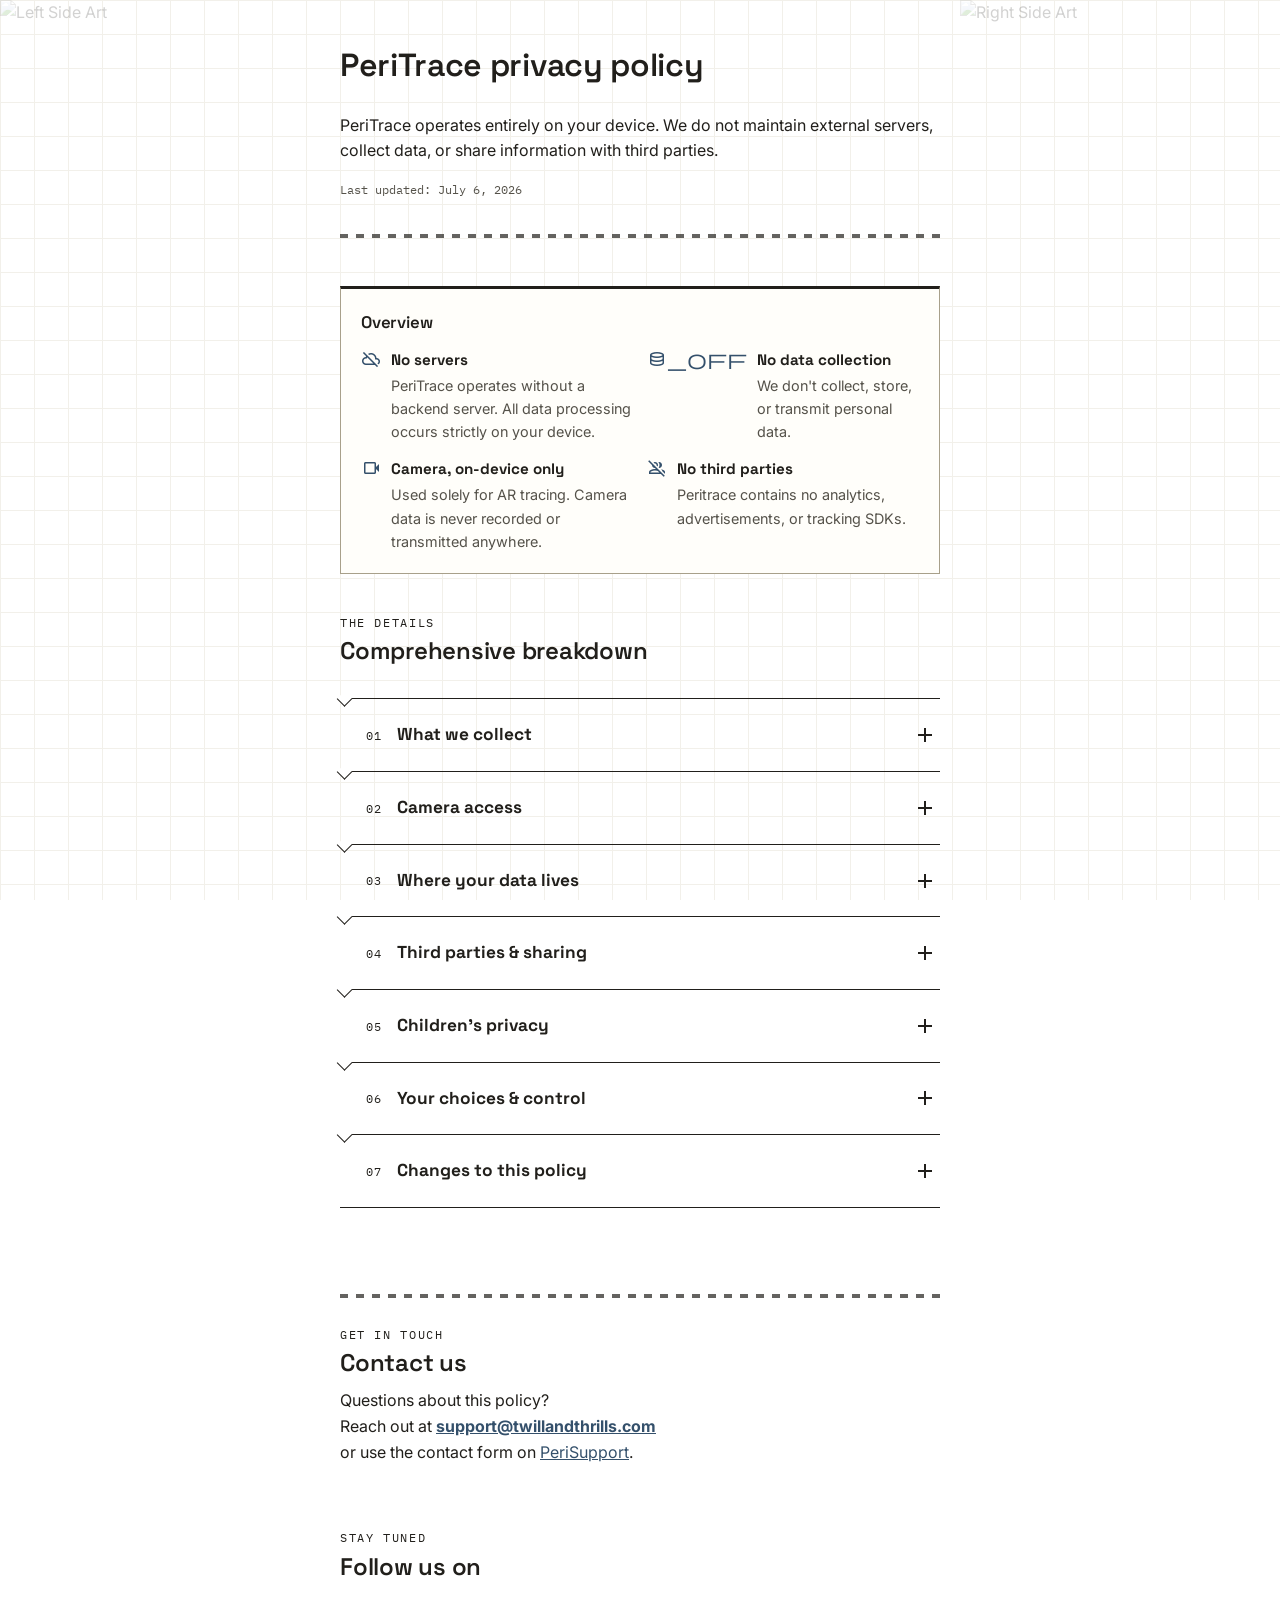
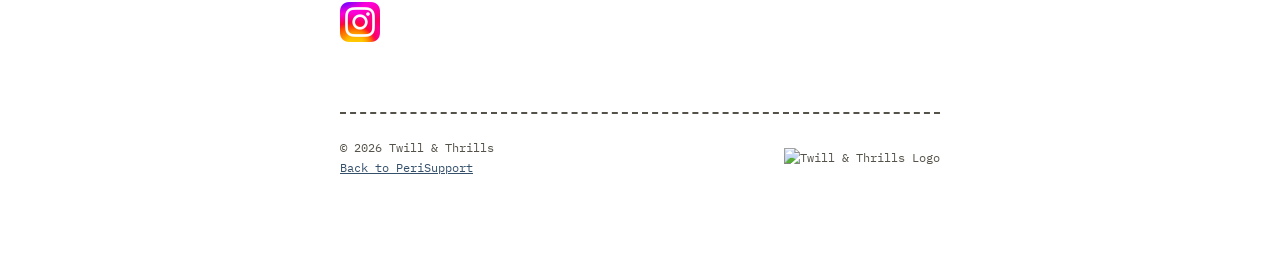
==== commit e45eef2f: "Minor updates" ====
--- a/peritrace/privacy.html
+++ b/peritrace/privacy.html
@@ -284,20 +284,32 @@
   </div>
 
   <script>
-    // Accordion: only one open at a time
+    //  only one open at a time
+    // const policyItems = document.querySelectorAll('.policy-item');
+    // policyItems.forEach(item => {
+    //   const btn = item.querySelector('.policy-q');
+    //   btn.addEventListener('click', () => {
+    //     const isOpen = item.classList.contains('open');
+    //     policyItems.forEach(i => {
+    //       i.classList.remove('open');
+    //       i.querySelector('.policy-q').setAttribute('aria-expanded', 'false');
+    //     });
+    //     if (!isOpen) {
+    //       item.classList.add('open');
+    //       btn.setAttribute('aria-expanded', 'true');
+    //     }
+    //   });
+    // });
+
+    //  Open multiple at a time
     const policyItems = document.querySelectorAll('.policy-item');
     policyItems.forEach(item => {
       const btn = item.querySelector('.policy-q');
       btn.addEventListener('click', () => {
         const isOpen = item.classList.contains('open');
-        policyItems.forEach(i => {
-          i.classList.remove('open');
-          i.querySelector('.policy-q').setAttribute('aria-expanded', 'false');
-        });
-        if (!isOpen) {
-          item.classList.add('open');
-          btn.setAttribute('aria-expanded', 'true');
-        }
+
+        item.classList.toggle('open', !isOpen);
+        btn.setAttribute('aria-expanded', String(!isOpen));
       });
     });
   </script>
--- a/peritrace/styling.css
+++ b/peritrace/styling.css
@@ -12,7 +12,7 @@
    --card-destructive: #FF0800;
    --radius: 2px;
    --opacity: 0.7;
-   --side-art-opacity: 0.3;
+   --side-art-opacity: 0.2;
 }
 
 * {
@@ -204,11 +204,11 @@
 
 .faq-list {
    margin-top: 28px;
-   border-top: 1px solid var(--line-strong);
+   border-top: 1.5px solid var(--thread);
 }
 
 .faq-item {
-   border-bottom: 1px solid var(--line-strong);
+   border-bottom: 1.5px solid var(--thread);
    position: relative;
 }
 
@@ -221,8 +221,8 @@
    width: 10px;
    height: 10px;
    background: var(--paper);
-   border-right: 1px solid var(--line-strong);
-   border-bottom: 1px solid var(--line-strong);
+   border-right: 1.5px solid var(--thread);
+   border-bottom: 1.5px solid var(--thread);
    transform: translateY(-50%) rotate(45deg);
 }
 
@@ -253,8 +253,8 @@
 
 .faq-q-text {
    font-family: 'Space Grotesk', sans-serif;
-   font-weight: 600;
-   font-size: 1.06rem;
+   font-weight: 800;
+   font-size: 1.08rem;
    flex: 1 1 auto;
 }
 
@@ -711,11 +711,11 @@
 /* ---------- policy accordion (mirrors FAQ pattern) ---------- */
 .policy-list {
    margin-top: 28px;
-   border-top: 1px solid var(--line-strong);
+   border-top: 1.5px solid var(--thread);
 }
 
 .policy-item {
-   border-bottom: 1px solid var(--line-strong);
+   border-bottom: 1.5px solid var(--thread);
    position: relative;
 }
 
@@ -727,8 +727,8 @@
    width: 10px;
    height: 10px;
    background: var(--paper);
-   border-right: 1px solid var(--line-strong);
-   border-bottom: 1px solid var(--line-strong);
+   border-right: 1.5px solid var(--thread);
+   border-bottom: 1.5px solid var(--thread);
    transform: translateY(-50%) rotate(45deg);
 }
 
@@ -759,8 +759,8 @@
 
 .policy-q-text {
    font-family: 'Space Grotesk', sans-serif;
-   font-weight: 600;
-   font-size: 1.06rem;
+   font-weight: 800;
+   font-size: 1.08rem;
    flex: 1 1 auto;
 }
 
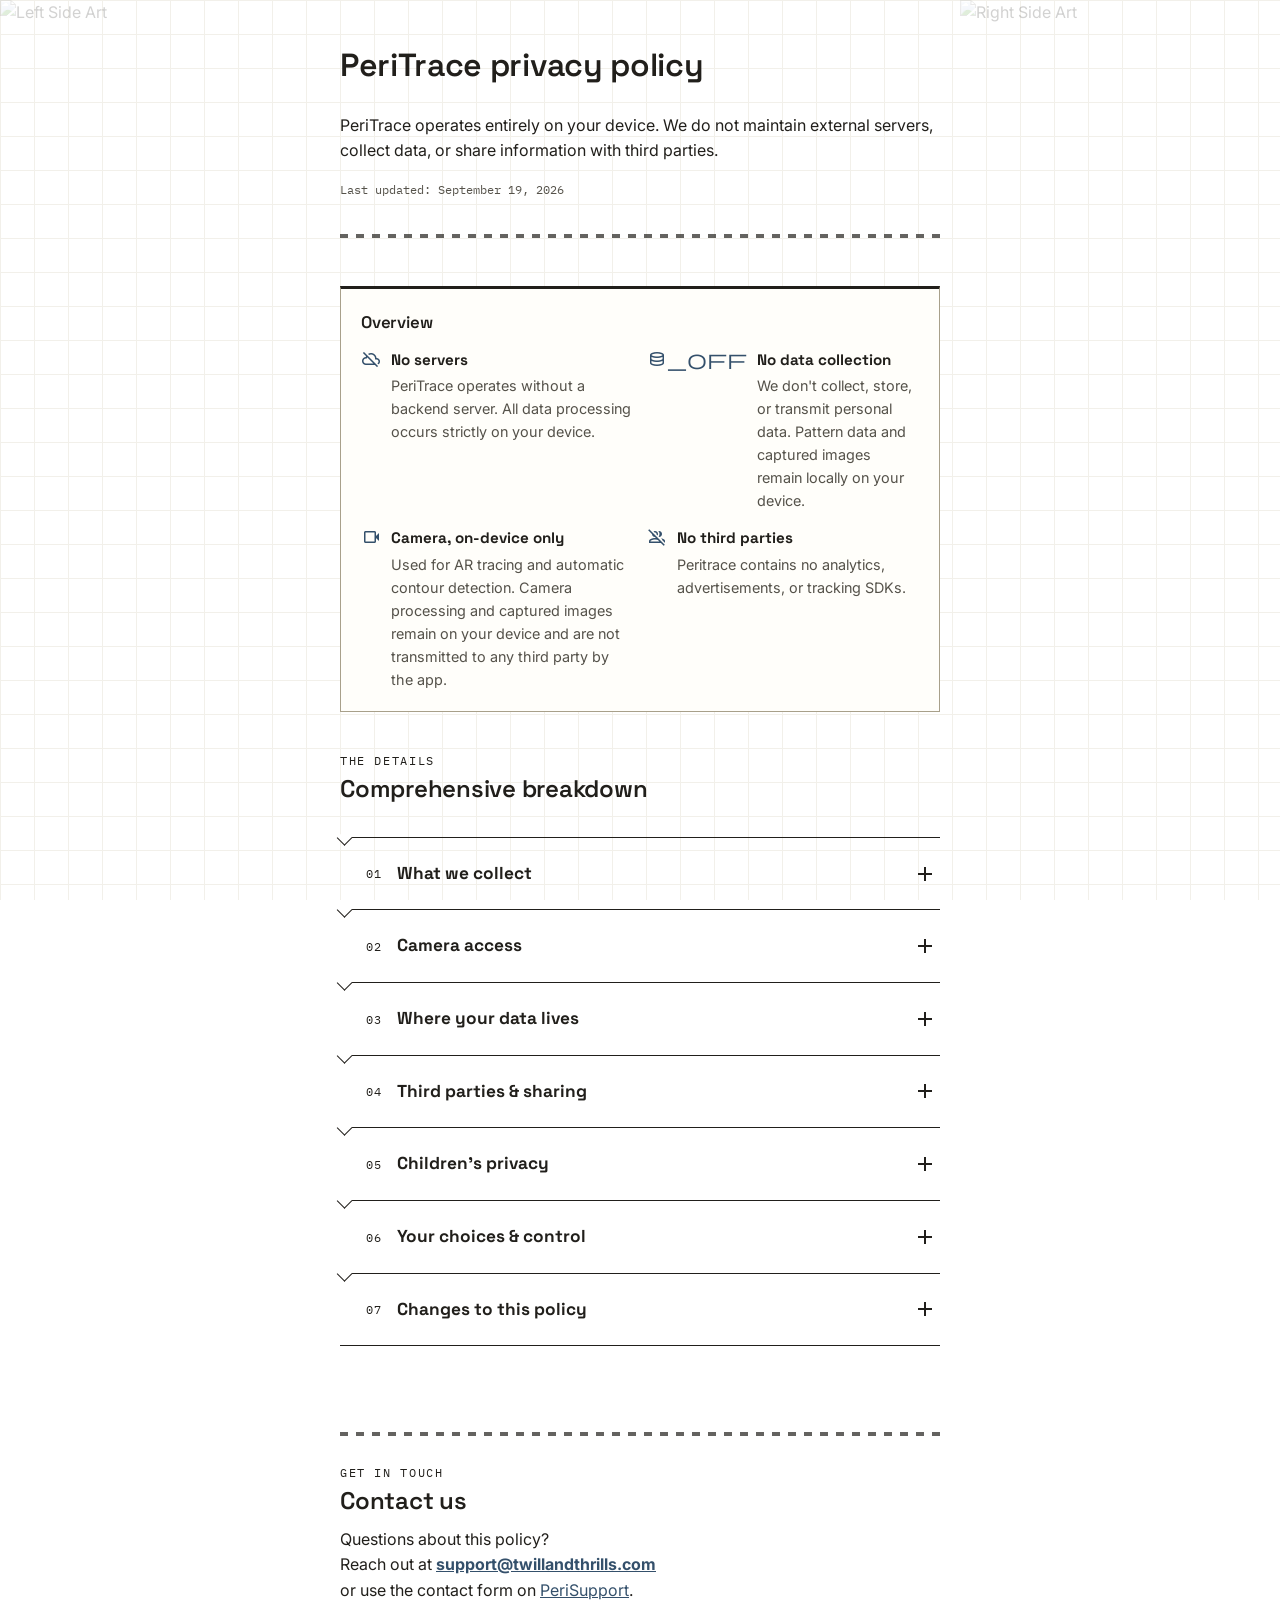
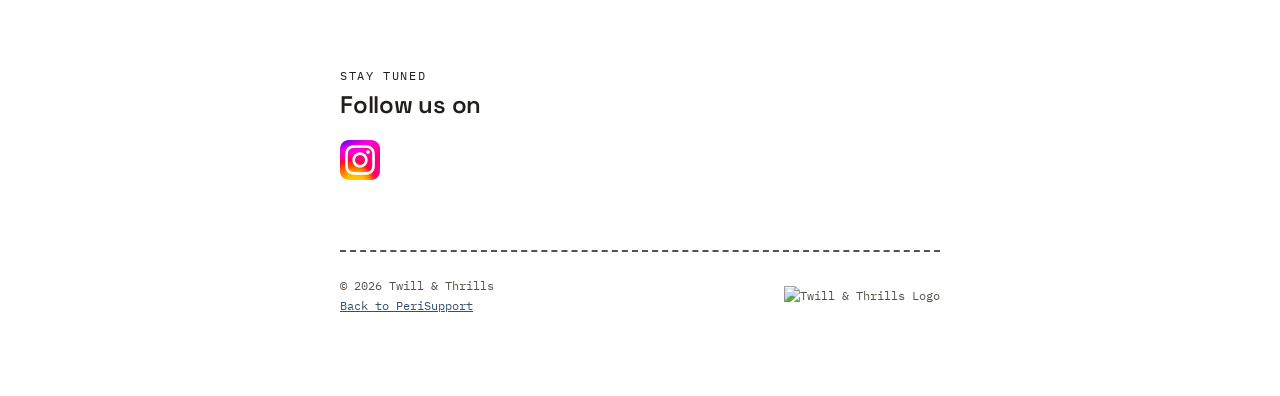
==== commit b9df368f: "Major changes for version 1.1" ====
--- a/peritrace/privacy.html
+++ b/peritrace/privacy.html
@@ -34,7 +34,7 @@
       <h1>PeriTrace <span style="white-space: nowrap;">privacy policy</span></h1>
       <p>PeriTrace operates entirely on your device. We do not maintain external servers, collect data, or share
         information with third parties.</p>
-      <p class="updated-tag">Last updated: July 6, 2026</p>
+      <p class="updated-tag">Last updated: September 19, 2026</p>
       <span class="stitch" aria-hidden="true"></span>
     </header>
 
@@ -48,13 +48,11 @@
         </div>
         <div class="summary-item">
           <span class="material-symbols-outlined">database_off</span>
-          <span class="txt"><strong>No data collection</strong>We don't collect, store, or transmit personal
-            data.</span>
+          <span class="txt"><strong>No data collection</strong>We don't collect, store, or transmit personal data. Pattern data and captured images remain locally on your device.</span>
         </div>
         <div class="summary-item">
           <span class="material-symbols-outlined">videocam</span>
-          <span class="txt"><strong>Camera, on-device only</strong>Used solely for AR tracing. Camera data is never
-            recorded or transmitted anywhere.</span>
+          <span class="txt"><strong>Camera, on-device only</strong>Used for AR tracing and automatic contour detection. Camera processing and captured images remain on your device and are not transmitted to any third party by the app.</span>
         </div>
         <div class="summary-item">
           <span class="material-symbols-outlined">group_off</span>
@@ -80,15 +78,23 @@
           <div class="policy-a-wrap">
             <div class="policy-a-inner">
               <div class="policy-a">
-                <p><strong>Nothing.</strong> PeriTrace operates entirely without a backend server, user accounts, or
+                <p>
+                  <strong>We do not collect personal data.</strong> PeriTrace operates entirely without a backend server, user accounts, or
                   analytics and crash-reporting services embedded in the app. Consequently, no personal
                   information—including names, email addresses, precise locations, device identifiers, or usage
                   statistics—is collected or stored. All application operations remain strictly local to your device.
                 </p>
-                <p>The only exception occurs if you choose to <strong>email us directly</strong> through the support
+                <p>
+                  PeriTrace may create and store <strong>pattern data and captured images on your device</strong> when
+                  you use the app. These files are part of your locally stored PeriTrace data and are not transmitted to
+                  us or to any third party by the app.
+                </p>
+                <p>
+                  The only exception occurs if you choose to <strong>email us directly</strong> through the support
                   page's contact form — that opens your own mail app and sends a message from your own email address to
                   ours. That message is handled like any other email you send, and only exists because you chose to send
-                  it.</p>
+                  it.
+                </p>
               </div>
             </div>
           </div>
@@ -110,16 +116,23 @@
                 <ul>
                   <li>The camera feed is processed <strong>entirely on your device</strong> using Apple's ARKit
                     framework.</li>
-                  <li>PeriTrace does <strong>not</strong> record, save, or transmit the camera feed or any video/image
-                    frames.</li>
-                  <li>Only the geometry you actively capture (vertices and marks you place while tracing) is kept, and
-                    it's stored as part of your pattern data — not as an image or video.</li>
+                  <li>PeriTrace does <strong>not continuously record or transmit</strong> the camera feed.</li>
+                  <li>During <strong>automatic contour detection</strong>, PeriTrace may capture a high-resolution still
+                    image of the pattern piece. This image is processed entirely on your device to assist with contour
+                    detection and may be saved as part of the corresponding pattern piece.</li>
+                  <li>Captured images remain <strong>locally on your device</strong> and are not transmitted to
+                    PeriTrace, Twill &amp; Thrills, or any third-party service by the app.</li>
+                  <li>You can choose whether captured images are shown and included in exported files using the image
+                    visibility option in the canvas menu.</li>
+                  <li>Geometry you actively capture while tracing, such as vertices and marks, is also stored locally as
+                    part of your pattern data.</li>
                   <li>You can revoke camera access at any time in
                     <br>
                     <strong>iOS Settings → PeriTrace → Camera</strong>.
                     <br>
-                    Without it, the tracing feature won't work, but the rest of the app (pattern management and canvas -
-                    where pattern pieces are viewed and organized) will.
+                    Without camera access, camera-based tracing and automatic contour detection won't work, but the rest
+                    of the app (pattern management and canvas — where pattern pieces are viewed and organized) will
+                    remain available.
                   </li>
                 </ul>
               </div>
@@ -137,13 +150,12 @@
           <div class="policy-a-wrap">
             <div class="policy-a-inner">
               <div class="policy-a">
-                <p>All patterns, pieces, and exported files you create in PeriTrace are stored <strong>locally on your
-                    iPhone</strong>.</p>
+                <p>All patterns, pieces, <strong>captured pattern images</strong>, and exported files you create in PeriTrace are stored <strong>locally on your iPhone</strong>.</p>
                 <p>Saved files are stored locally in:
                   <br>
                   <strong>On My iPhone → PeriTrace → Saves</strong>
                   <br>
-                  in the proprietary .peri format
+                  in the proprietary .peri format. Captured images associated with pattern pieces are stored within the same PeriTrace Saves folder. These files are not transmitted to us or any third party by the app.
                 </p>
                 <p>Exported files are automatically saved to:
                   <br>
@@ -212,7 +224,7 @@
                 <ul>
                   <li><strong>Camera permission:</strong> grant or revoke anytime in iOS Settings.</li>
                   <li><strong>Your patterns:</strong> live exclusively on your device. You can delete them at any time
-                    from within PeriTrace or manually via the iOS Files app. There's no cloud-based copies on our
+                    from within PeriTrace or manually via the iOS Files app. There are no cloud-based copies on our
                     infrastructure to also delete.</li>
                   <li><strong>Uninstalling the app:</strong> permanently removes all locally stored PeriTrace data from
                     your device (aside from any files you've separately exported or backed up elsewhere). However, to
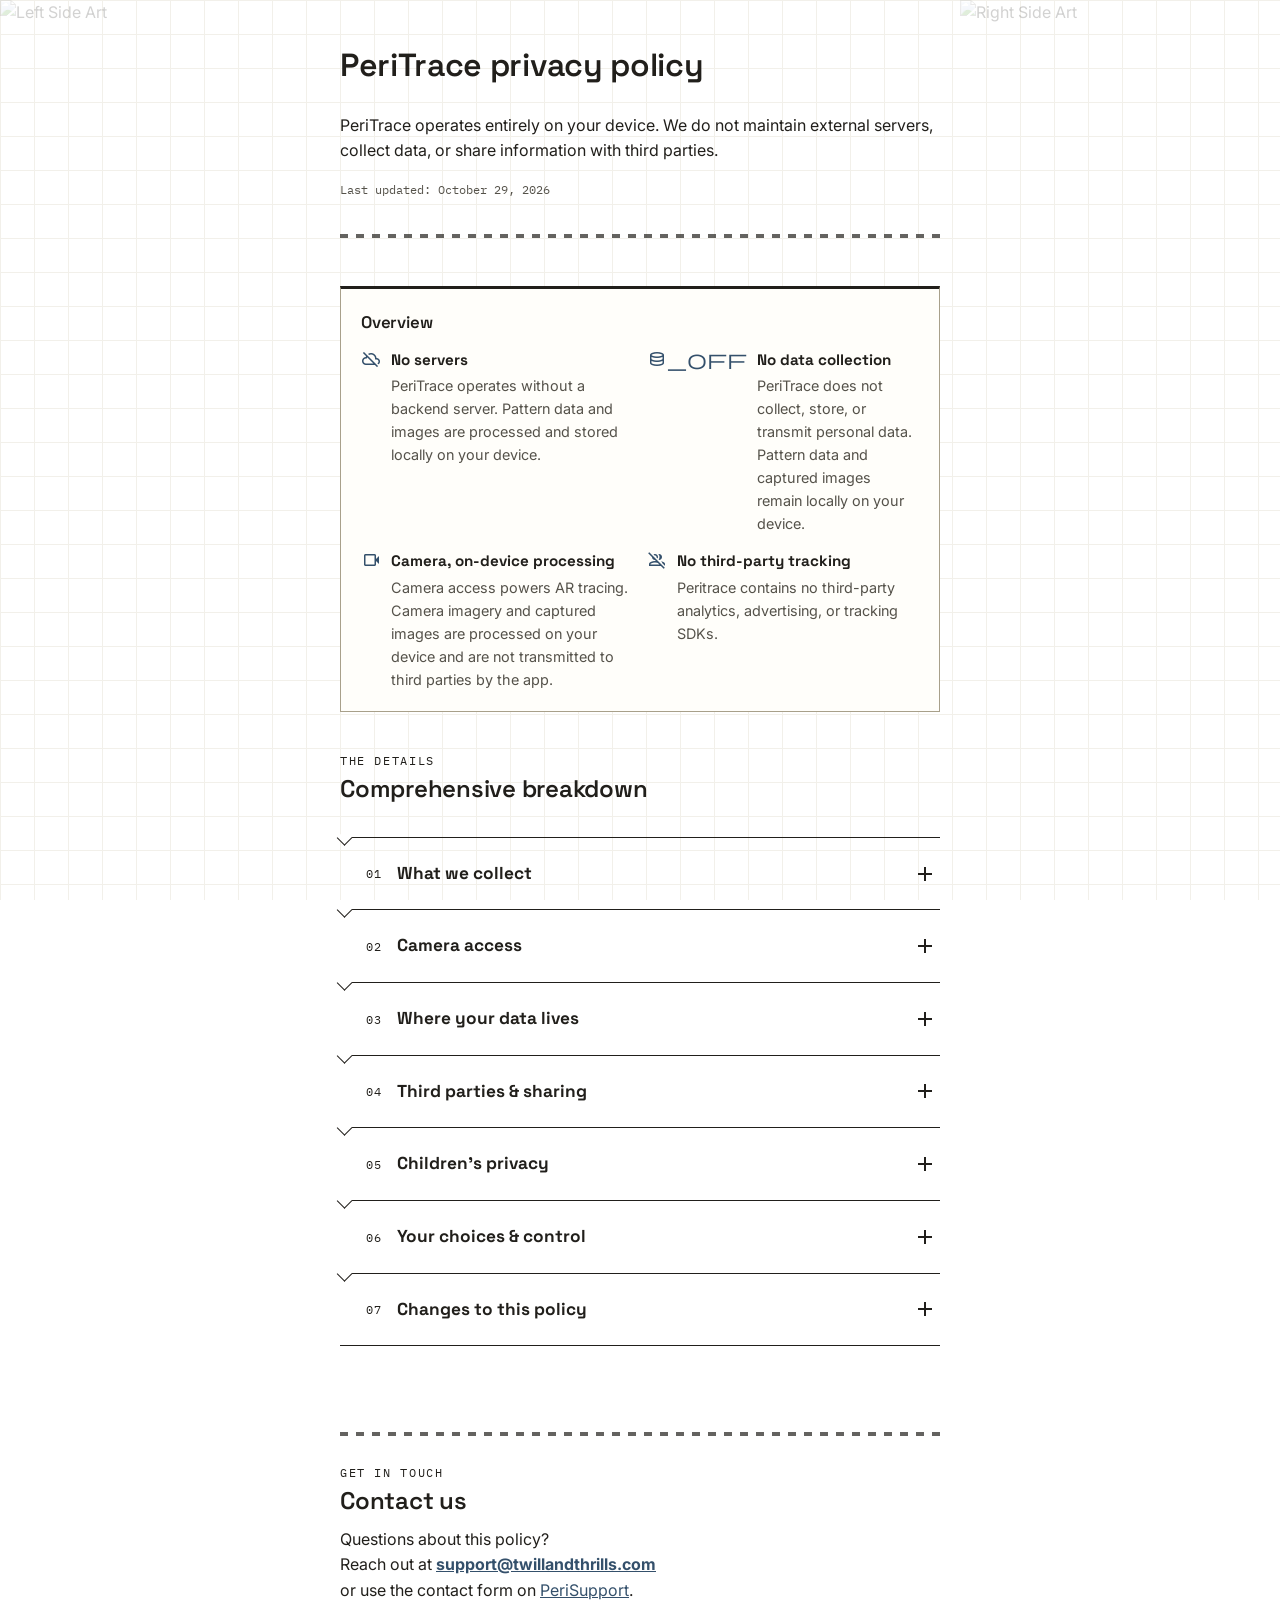
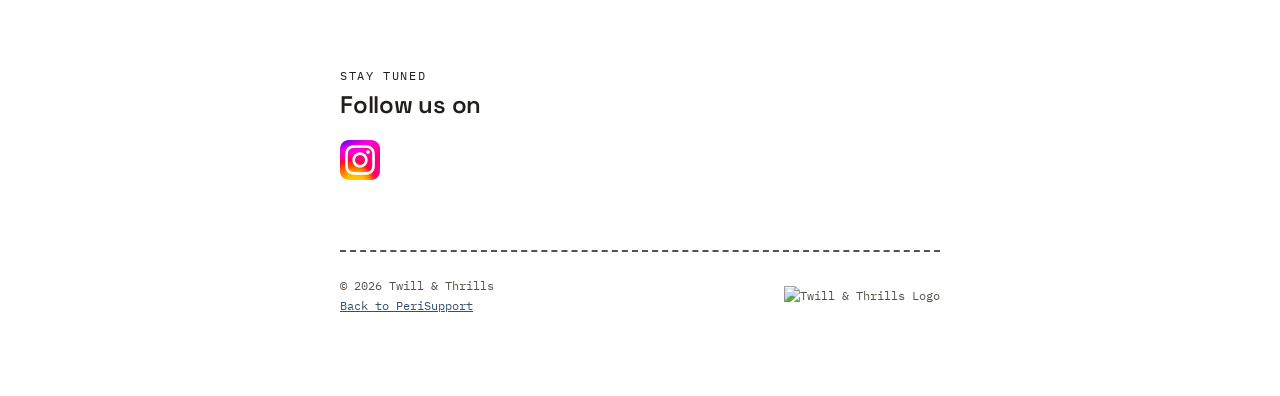
==== commit 2c52ad15: "Update privacy policies for version 1.2" ====
--- a/peritrace/privacy.html
+++ b/peritrace/privacy.html
@@ -7,7 +7,7 @@
   <title>PeriTrace — Privacy Policy</title>
   <meta name="description" content="Privacy policy for PeriTrace: pattern tracer.">
 
-  <link rel="icon" href="images/Logo_PeriTrace.ico" type="image/x-icon">
+  <link rel="icon" href="images/favicon.png" type="image/png">
 
   <link rel="preconnect" href="https://fonts.googleapis.com">
   <link rel="preconnect" href="https://fonts.gstatic.com" crossorigin>
@@ -34,7 +34,7 @@
       <h1>PeriTrace <span style="white-space: nowrap;">privacy policy</span></h1>
       <p>PeriTrace operates entirely on your device. We do not maintain external servers, collect data, or share
         information with third parties.</p>
-      <p class="updated-tag">Last updated: September 19, 2026</p>
+      <p class="updated-tag">Last updated: October 29, 2026</p>
       <span class="stitch" aria-hidden="true"></span>
     </header>
 
@@ -43,21 +43,24 @@
       <div class="summary-grid">
         <div class="summary-item">
           <span class="material-symbols-outlined">cloud_off</span>
-          <span class="txt"><strong>No servers</strong>PeriTrace operates without a backend server. All data processing
-            occurs strictly on your device.</span>
+          <span class="txt"><strong>No servers</strong>PeriTrace operates without a backend server. Pattern data and
+            images are processed and stored locally on your device.</span>
         </div>
         <div class="summary-item">
           <span class="material-symbols-outlined">database_off</span>
-          <span class="txt"><strong>No data collection</strong>We don't collect, store, or transmit personal data. Pattern data and captured images remain locally on your device.</span>
+          <span class="txt"><strong>No data collection</strong>PeriTrace does not collect, store, or transmit personal
+            data.
+            Pattern data and captured images remain locally on your device.</span>
         </div>
         <div class="summary-item">
           <span class="material-symbols-outlined">videocam</span>
-          <span class="txt"><strong>Camera, on-device only</strong>Used for AR tracing and automatic contour detection. Camera processing and captured images remain on your device and are not transmitted to any third party by the app.</span>
+          <span class="txt"><strong>Camera, on-device processing</strong>Camera access powers AR tracing. Camera imagery
+            and captured images are processed on your device and are not transmitted to third parties by the app.</span>
         </div>
         <div class="summary-item">
           <span class="material-symbols-outlined">group_off</span>
-          <span class="txt"><strong>No third parties</strong>Peritrace contains no analytics, advertisements, or
-            tracking SDKs.</span>
+          <span class="txt"><strong>No third-party tracking</strong>Peritrace contains no third-party analytics,
+            advertising, or tracking SDKs.</span>
         </div>
       </div>
     </div>
@@ -79,21 +82,19 @@
             <div class="policy-a-inner">
               <div class="policy-a">
                 <p>
-                  <strong>We do not collect personal data.</strong> PeriTrace operates entirely without a backend server, user accounts, or
-                  analytics and crash-reporting services embedded in the app. Consequently, no personal
-                  information—including names, email addresses, precise locations, device identifiers, or usage
-                  statistics—is collected or stored. All application operations remain strictly local to your device.
+                  <strong>We do not collect personal data.</strong> PeriTrace operates entirely without a backend
+                  server, user accounts, or
+                  analytics and crash-reporting services embedded in the app. The app does not collect or transmit
+                  personal information to us,
+                  such as names, email addresses, precise locations, device identifiers, or usage statistics. Pattern
+                  data and
+                  captured images are stored locally on your device and are not transmitted to us or any third party by
+                  the app.
                 </p>
                 <p>
-                  PeriTrace may create and store <strong>pattern data and captured images on your device</strong> when
-                  you use the app. These files are part of your locally stored PeriTrace data and are not transmitted to
-                  us or to any third party by the app.
-                </p>
-                <p>
-                  The only exception occurs if you choose to <strong>email us directly</strong> through the support
-                  page's contact form — that opens your own mail app and sends a message from your own email address to
-                  ours. That message is handled like any other email you send, and only exists because you chose to send
-                  it.
+                  The only exception is when you choose to <strong>email us directly</strong> through the support page's
+                  contact form. This opens your own mail app, allowing you to send a message from your email address to ours.
+                  The message is sent at your request and handled like any other email you send.
                 </p>
               </div>
             </div>
@@ -120,8 +121,11 @@
                   <li>During <strong>automatic contour detection</strong>, PeriTrace may capture a high-resolution still
                     image of the pattern piece. This image is processed entirely on your device to assist with contour
                     detection and may be saved as part of the corresponding pattern piece.</li>
-                  <li>Captured images remain <strong>locally on your device</strong> and are not transmitted to
-                    PeriTrace, Twill &amp; Thrills, or any third-party service by the app.</li>
+                  <li>During <strong>manual image capture</strong>, you can capture up to 10 high-resolution images of
+                    different areas within a traced polygon. These images are processed and merged into a single image
+                    entirely on your device and may be saved as part of the corresponding pattern piece.</li>
+                  <li>Captured images remain <strong>on your device</strong>. PeriTrace does not transmit these images
+                    to Twill &amp; Thrills or any third-party service.</li>
                   <li>You can choose whether captured images are shown and included in exported files using the image
                     visibility option in the canvas menu.</li>
                   <li>Geometry you actively capture while tracing, such as vertices and marks, is also stored locally as
@@ -130,7 +134,8 @@
                     <br>
                     <strong>iOS Settings → PeriTrace → Camera</strong>.
                     <br>
-                    Without camera access, camera-based tracing and automatic contour detection won't work, but the rest
+                    Without camera access, AR tracing, automatic contour detection, and manual image capture won't work,
+                    but the rest
                     of the app (pattern management and canvas — where pattern pieces are viewed and organized) will
                     remain available.
                   </li>
@@ -150,24 +155,27 @@
           <div class="policy-a-wrap">
             <div class="policy-a-inner">
               <div class="policy-a">
-                <p>All patterns, pieces, <strong>captured pattern images</strong>, and exported files you create in PeriTrace are stored <strong>locally on your iPhone</strong>.</p>
-                <p>Saved files are stored locally in:
+                <p>All patterns, pieces, <strong>captured pattern images</strong>, and exported files you create in
+                  PeriTrace are stored <strong>locally on your iPhone</strong>.</p>
+                <p>Saved pattern data is stored locally in:
                   <br>
                   <strong>On My iPhone → PeriTrace → Saves</strong>
                   <br>
-                  in the proprietary .peri format. Captured images associated with pattern pieces are stored within the same PeriTrace Saves folder. These files are not transmitted to us or any third party by the app.
+                  Pattern data uses the proprietary .peri format, while captured images associated with pattern pieces
+                  are stored as separate image files within the
+                  same Saves folder. These files are not transmitted to us or any third party by the app.
                 </p>
                 <p>Exported files are automatically saved to:
                   <br>
                   <strong>On My iPhone → PeriTrace → Exports</strong>
                   <br>
-                  and will overwrite any existing files with identical names. These files are only shared elsewhere if
+                  Existing files with identical names may be overwritten during export. These files are only shared elsewhere if
                   you explicitly choose a destination in the iOS Share Sheet (e.g., saving to Files, AirDrop, or sending
                   to another app).
                 </p>
-                <p>If you use iCloud device backups, your PeriTrace data may be included in that backup like any other
-                  app data — that's governed by Apple's iCloud terms, not by us, since we have no server-side
-                  involvement at any point.</p>
+                <p>If you use iCloud device backups, some PeriTrace app data may be included, depending on Apple's
+                  backup rules and your device settings. Apple handles these backups under its own privacy practices;
+                  PeriTrace does not operate its own backup servers.</p>
               </div>
             </div>
           </div>
@@ -183,11 +191,11 @@
           <div class="policy-a-wrap">
             <div class="policy-a-inner">
               <div class="policy-a">
-                <p>PeriTrace does not integrate third-party analytics, advertising, or tracking SDKs. Consequently, no
-                  user data is sold, rented, or distributed, as no data is collected or retained by the application.</p>
-                <p>The app relies on Apple's built-in frameworks (such as ARKit) to function, which run locally under
-                  Apple's own platform policies. Apple's handling of on-device system frameworks is covered by Apple's
-                  own privacy practices, not by PeriTrace.</p>
+                <p>PeriTrace does not integrate third-party analytics, advertising, or tracking SDKs. The app does not
+                  sell, rent, or transmit your locally stored pattern data or captured images to third parties.</p>
+                <p>The app relies on Apple's built-in frameworks, such as ARKit, to provide its features. PeriTrace
+                  processes camera imagery for tracing and image capture on-device. Apple's handling of information
+                  through its operating system and services is governed by Apple's own privacy practices.</p>
               </div>
             </div>
           </div>
@@ -226,12 +234,11 @@
                   <li><strong>Your patterns:</strong> live exclusively on your device. You can delete them at any time
                     from within PeriTrace or manually via the iOS Files app. There are no cloud-based copies on our
                     infrastructure to also delete.</li>
-                  <li><strong>Uninstalling the app:</strong> permanently removes all locally stored PeriTrace data from
-                    your device (aside from any files you've separately exported or backed up elsewhere). However, to
-                    regulate trial features without using a tracking profile or an online account, a local numeric token
-                    tracking your used trial exports will be stored securely in the iOS keychain. Because of native iOS
-                    system behavior, Keychain tokens persist on your device even after uninstalling the app and will
-                    remain dormant unless the application is reinstalled</li>
+                  <li><strong>Uninstalling the app:</strong> Uninstalling PeriTrace removes its locally stored data from
+                    your device, but separately exported or backed-up files may remain. A local numeric token
+                    tracking your used trial exports will be stored securely in the iOS keychain. Due to iOS behavior,
+                    this token may persist after the app is uninstalled and may be accessed if the app is reinstalled.
+                  </li>
                 </ul>
               </div>
             </div>
--- a/peritrace/styling.css
+++ b/peritrace/styling.css
@@ -370,8 +370,12 @@
    white-space: nowrap;
 }
 
+.btn-capsule-soft {
+   width: 50px !important;
+   height: 20px !important;
+}
+
 .btn-capsule {
-   padding: 2px 10px 2px 10px;
    border-radius: 20px;
 }
 
